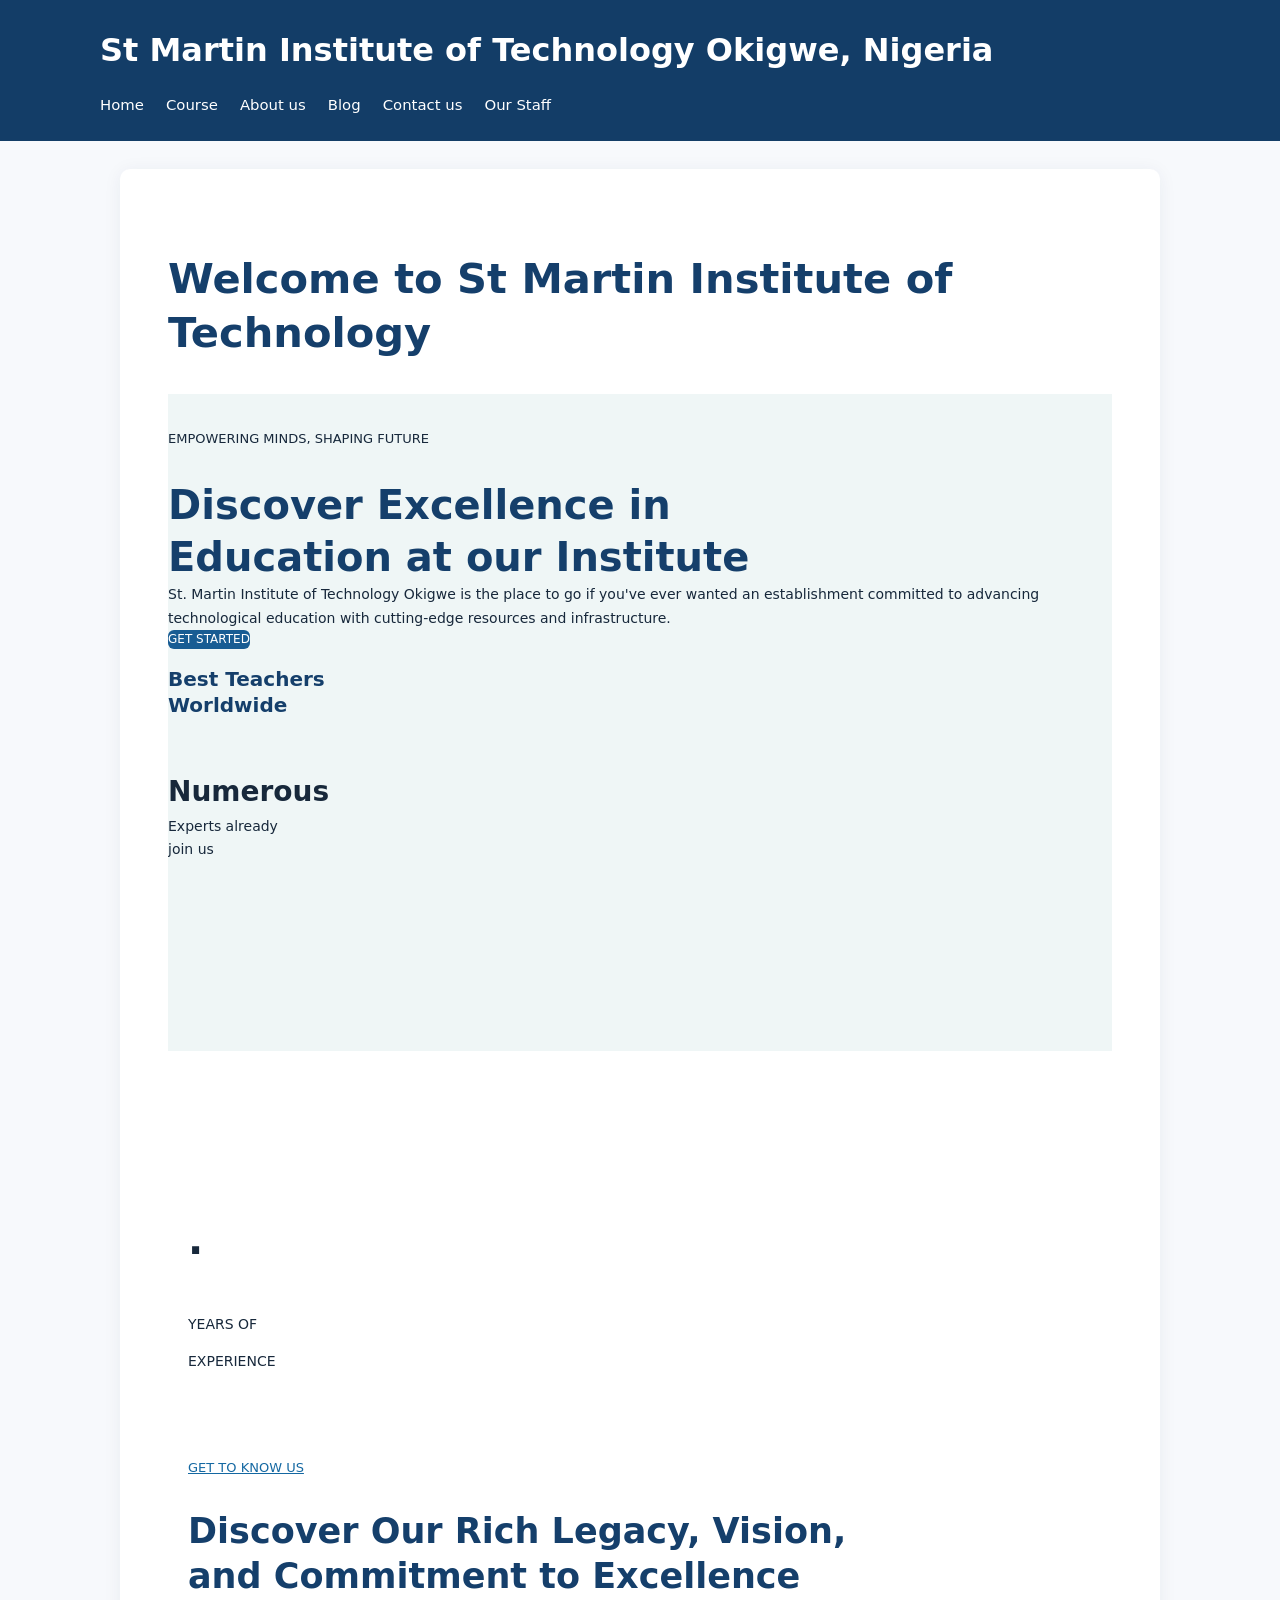
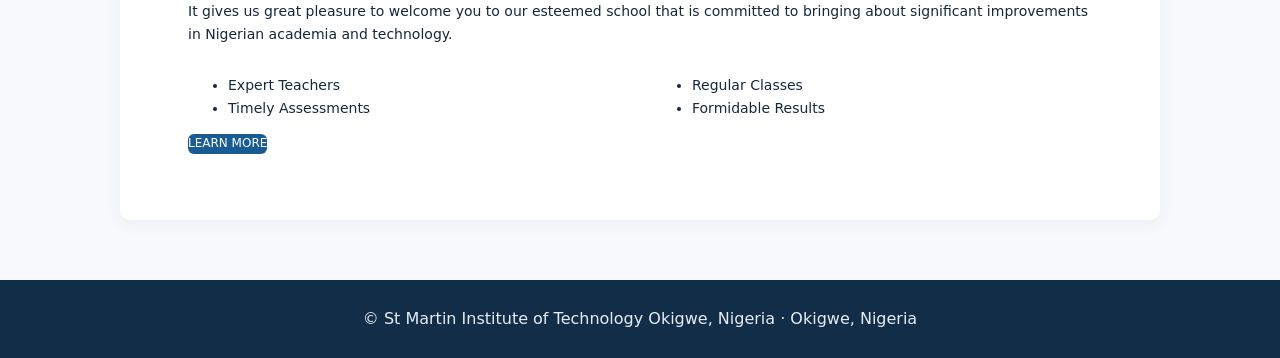
==== index.html @ 9cb0a54b "Add files via upload" ====
<!doctype html><html lang="en"><head><meta charset="utf-8"><meta name="viewport" content="width=device-width,initial-scale=1"><title>Welcome to St Martin Institute of Technology | St Martin Institute of Technology Okigwe, Nigeria</title><meta name="description" content="EMPOWERING MINDS, SHAPING FUTURE Discover Excellence in Education at our Institute St. Martin Institute of Technology Okigwe is the place to go if you&#x27;ve e"><link rel="stylesheet" href="/styles.css"></head><body><header><div class="brand"><a href="/">St Martin Institute of Technology Okigwe, Nigeria</a></div><div class="tagline"></div><nav aria-label="Main navigation"><a href="/">Home</a><a href="/course/">Course</a><a href="/about-us/">About us</a><a href="/blog/">Blog</a><a href="/contact-us/">Contact us</a><a href="/our-staff/">Our Staff</a></nav></header><main><article class="paper"><h1>Welcome to St Martin Institute of Technology</h1>
<div class="wp-block-group" style="margin-top:0px;margin-bottom:0px">
<div class="wp-block-cover alignfull is-light banner-cover" style="margin-top:0;margin-bottom:0;padding-top:0;padding-right:0;padding-bottom:0;padding-left:0;min-height:650px"><span aria-hidden="true" class="wp-block-cover__background has-background-dim-100 has-background-dim" style="background-color:#f1f7f7"></span><div class="wp-block-cover__inner-container">
<div class="wp-block-columns banner-wrap" style="margin-top:0;margin-bottom:0">
<div class="wp-block-column is-vertically-aligned-bottom banner-content-block wow zoomIn" style="flex-basis:48%">
<h6 class="wp-block-heading has-text-align-left banner-shotheading has-secondary-color has-primary-background-color has-text-color has-background has-link-color has-rubik-font-family" style="padding-top:3px;padding-right:var(--wp--preset--spacing--30);padding-bottom:0;padding-left:var(--wp--preset--spacing--30);font-size:13px;font-style:normal;font-weight:400">EMPOWERING MINDS, SHAPING FUTURE</h6>
<h2 class="wp-block-heading banner-heading has-black-color has-text-color has-link-color" style="margin-top:var(--wp--preset--spacing--20);margin-right:0;margin-bottom:0;margin-left:0;font-size:40px;font-style:normal;font-weight:700">Discover Excellence in<br/>Education at our Institute</h2>
<p class="banner-excerpt has-black-color has-text-color has-link-color" style="margin-top:0;margin-right:0;margin-bottom:0;margin-left:0;font-size:14px">St. Martin Institute of Technology Okigwe is the place to go if you've ever wanted an establishment committed to advancing technological education with cutting-edge resources and infrastructure. </p>
<div class="wp-block-buttons" style="margin-top:var(--wp--preset--spacing--30);margin-bottom:0">
<div class="wp-block-button has-custom-font-size" style="font-size:12px;font-style:normal;font-weight:500"><a class="wp-block-button__link wp-element-button" href="/course/" style="padding-top:var(--wp--preset--spacing--30);padding-right:var(--wp--preset--spacing--60);padding-bottom:var(--wp--preset--spacing--30);padding-left:var(--wp--preset--spacing--60)">GET STARTED</a></div>
</div>
<div class="wp-block-group best-teacher-box has-base-background-color has-background" style="border-radius:15px;padding-top:var(--wp--preset--spacing--50);padding-right:var(--wp--preset--spacing--60);padding-bottom:var(--wp--preset--spacing--50);padding-left:var(--wp--preset--spacing--70)">
<h2 class="wp-block-heading has-heading-color has-text-color has-link-color" style="font-size:20px;font-style:normal;font-weight:600">Best Teachers<br/>Worldwide</h2>
<div aria-hidden="true" class="wp-block-spacer" style="margin-top:0;margin-bottom:0;height:34px"></div>
<p class="teacher-count has-heading-color has-text-color has-link-color has-inter-font-family" style="margin-top:0;margin-bottom:0;font-size:28px;font-style:normal;font-weight:600">Numerous</p>
<p class="best-teacher-text has-heading-color has-text-color has-link-color" style="margin-top:var(--wp--preset--spacing--20);margin-bottom:0;font-size:14px">Experts already<br/>join us</p>
<figure class="wp-block-image size-full teacher-img"><img alt="" class="wp-image-31" src="/assets/uploads/2024/09/Subject.png"/></figure>
</div>
<div aria-hidden="true" class="wp-block-spacer" style="margin-top:0;margin-bottom:0;height:20px"></div>
</div>
<div class="wp-block-column is-vertically-aligned-bottom banner-image-wrap" style="flex-basis:52%">
<div class="wp-block-group image-box">
<div class="wp-block-group color-box-1 has-primary-background-color has-background" style="border-radius:20px"></div>
<div class="wp-block-group color-box-2 has-primary-background-color has-background" style="border-radius:20px"></div>
<div class="wp-block-group color-box-3 has-primary-background-color has-background" style="border-radius:20px"></div>
<div aria-hidden="true" class="wp-block-spacer" style="margin-top:0;margin-bottom:0;height:29px"></div>
<div class="wp-block-group banner-image">
<div class="wp-block-group banner-image-inner">
<figure class="wp-block-image size-full main-img"><img alt="" class="wp-image-27" src="/assets/uploads/2024/09/D35A1BC7-7647-4D19-9BCE-D9F6E5CD19D7.png"/></figure>
</div>
</div>
</div>
</div>
</div>
</div></div>
<main class="wp-block-group about" style="margin-top:0px;margin-bottom:0px">
<div aria-hidden="true" class="wp-block-spacer" style="height:31px"></div>
<div class="wp-block-columns are-vertically-aligned-center about-wrap">
<div class="wp-block-column is-vertically-aligned-center about-img-wrap" style="flex-basis:50%">
<div class="wp-block-group about-img-box wow slideInUp">
<figure class="wp-block-image size-full has-custom-border img-1"><img alt="" class="wp-image-30" src="/assets/uploads/2024/09/computerlab.jpg" style="border-radius:20px"/></figure>
<figure class="wp-block-image size-full has-custom-border img-2"><img alt="" class="wp-image-29" src="/assets/uploads/2024/09/classroom.jpg" style="border-radius:10px"/></figure>
<div class="wp-block-group exp-box has-border-color has-base-border-color has-primary-background-color has-background" style="border-width:1px;margin-top:0;margin-bottom:0;padding-top:var(--wp--preset--spacing--20);padding-right:var(--wp--preset--spacing--50);padding-bottom:var(--wp--preset--spacing--20);padding-left:var(--wp--preset--spacing--50)">
<div class="wp-block-group has-white-color has-text-color has-link-color">
<p class="has-inter-font-family" style="font-size:40px;font-style:normal;font-weight:700">.</p>
<div class="wp-block-group">
<p style="font-size:14px;font-style:normal;font-weight:500">YEARS OF</p>
<p style="margin-top:0;margin-bottom:0;font-size:14px;font-style:normal;font-weight:500">EXPERIENCE</p>
</div>
</div>
</div>
</div>
</div>
<div class="wp-block-column is-vertically-aligned-center about-content-wrap wow slideInDown" style="flex-basis:50%">
<div aria-hidden="true" class="wp-block-spacer about-spacer" style="margin-top:0;margin-bottom:0;height:27px"></div>
<h6 class="wp-block-heading has-text-align-left about-shotheading has-secondary-color has-primary-background-color has-text-color has-background has-link-color has-rubik-font-family" style="padding-top:3px;padding-right:var(--wp--preset--spacing--30);padding-bottom:0;padding-left:var(--wp--preset--spacing--30);font-size:13px;font-style:normal;font-weight:400"><a data-id="35" data-type="page" href="/about-us/">GET TO KNOW US</a></h6>
<h2 class="wp-block-heading has-heading-color has-text-color has-link-color" style="margin-top:var(--wp--preset--spacing--40);margin-right:0;margin-bottom:0;margin-left:0;font-size:35px;font-style:normal;font-weight:700">Discover Our Rich Legacy, Vision,<br/>and Commitment to Excellence</h2>
<p class="about-excerpt" style="margin-top:var(--wp--preset--spacing--30);font-size:14px;font-style:normal;font-weight:300">It gives us great pleasure to welcome you to our esteemed school that is committed to bringing about significant improvements in Nigerian academia and technology.</p>
<div class="wp-block-columns li-wrap">
<div class="wp-block-column box-1">
<ul class="wp-block-list has-heading-color has-text-color has-link-color" style="font-size:14px;font-style:normal;font-weight:500">
<li>Expert Teachers</li>
<li>Timely Assessments</li>
</ul>
</div>
<div class="wp-block-column box-2">
<ul class="wp-block-list has-heading-color has-text-color has-link-color" style="font-size:14px;font-style:normal;font-weight:500">
<li>Regular Classes</li>
<li>Formidable Results</li>
</ul>
</div>
</div>
<div class="wp-block-buttons" style="margin-top:var(--wp--preset--spacing--60)">
<div class="wp-block-button has-custom-font-size has-source-sans-3-font-family" style="font-size:12px;font-style:normal;font-weight:500"><a class="wp-block-button__link wp-element-button" href="/course/" style="padding-top:var(--wp--preset--spacing--20);padding-right:var(--wp--preset--spacing--50);padding-bottom:var(--wp--preset--spacing--20);padding-left:var(--wp--preset--spacing--50)">LEARN MORE</a></div>
</div>
</div>
</div>
<div aria-hidden="true" class="wp-block-spacer" style="height:18px"></div>
</main>
</div>
</article></main><footer>© St Martin Institute of Technology Okigwe, Nigeria · Okigwe, Nigeria</footer></body></html>
---- styles.css ----
*{box-sizing:border-box}body{margin:0;color:#17283b;background:#f7f9fc;font-family:system-ui,-apple-system,Segoe UI,sans-serif;line-height:1.65}header{background:#133d67;color:white;padding:24px max(20px,calc((100vw - 1080px)/2))}header a{color:white;text-decoration:none}.brand{font-weight:750;font-size:clamp(1.35rem,3vw,2rem)}.tagline{opacity:.85}nav{display:flex;flex-wrap:wrap;gap:12px 22px;padding-top:16px}nav a{font-size:.93rem}nav a:hover{text-decoration:underline}main{max-width:1080px;margin:28px auto 60px;padding:0 20px;min-height:45vh}.paper{background:white;border-radius:10px;padding:clamp(20px,4vw,48px);box-shadow:0 2px 18px #122c4910;overflow-wrap:anywhere}h1,h2,h3{color:#153f6b;line-height:1.3}h1{font-size:clamp(1.8rem,4vw,2.6rem)}img{max-width:100%;height:auto}figure{max-width:100%;margin:1rem 0}a{color:#1468a2}.wp-block-columns{display:flex;gap:24px;flex-wrap:wrap}.wp-block-column{flex:1;min-width:220px}footer{background:#112d48;color:#e7edf4;padding:26px;text-align:center}.notice{border-left:4px solid #d09b36;padding:12px;background:#fff8e9}
.wp-block-cover{position:relative;display:flex;align-items:center;justify-content:center;min-height:280px;overflow:hidden;padding:28px;background:#edf5f6}.wp-block-cover__image-background{position:absolute;inset:0;width:100%;height:100%;object-fit:cover}.wp-block-cover__background{position:absolute;inset:0;background:#142e46;opacity:.5}.wp-block-cover__inner-container{position:relative;z-index:1;width:100%}.wp-block-cover:not(.is-light){color:white}.wp-block-cover:not(.is-light) h1,.wp-block-cover:not(.is-light) h2{color:white}.wp-block-buttons{display:flex;gap:12px;flex-wrap:wrap}.wp-block-button__link{display:inline-block;padding:10px 20px;border-radius:6px;background:#185c93;color:white;text-decoration:none}.wp-block-group{max-width:100%}.alignfull{width:100%}.wp-block-media-text{display:grid;grid-template-columns:1fr 1fr;gap:24px;align-items:center}@media(max-width:700px){.wp-block-media-text{grid-template-columns:1fr}}
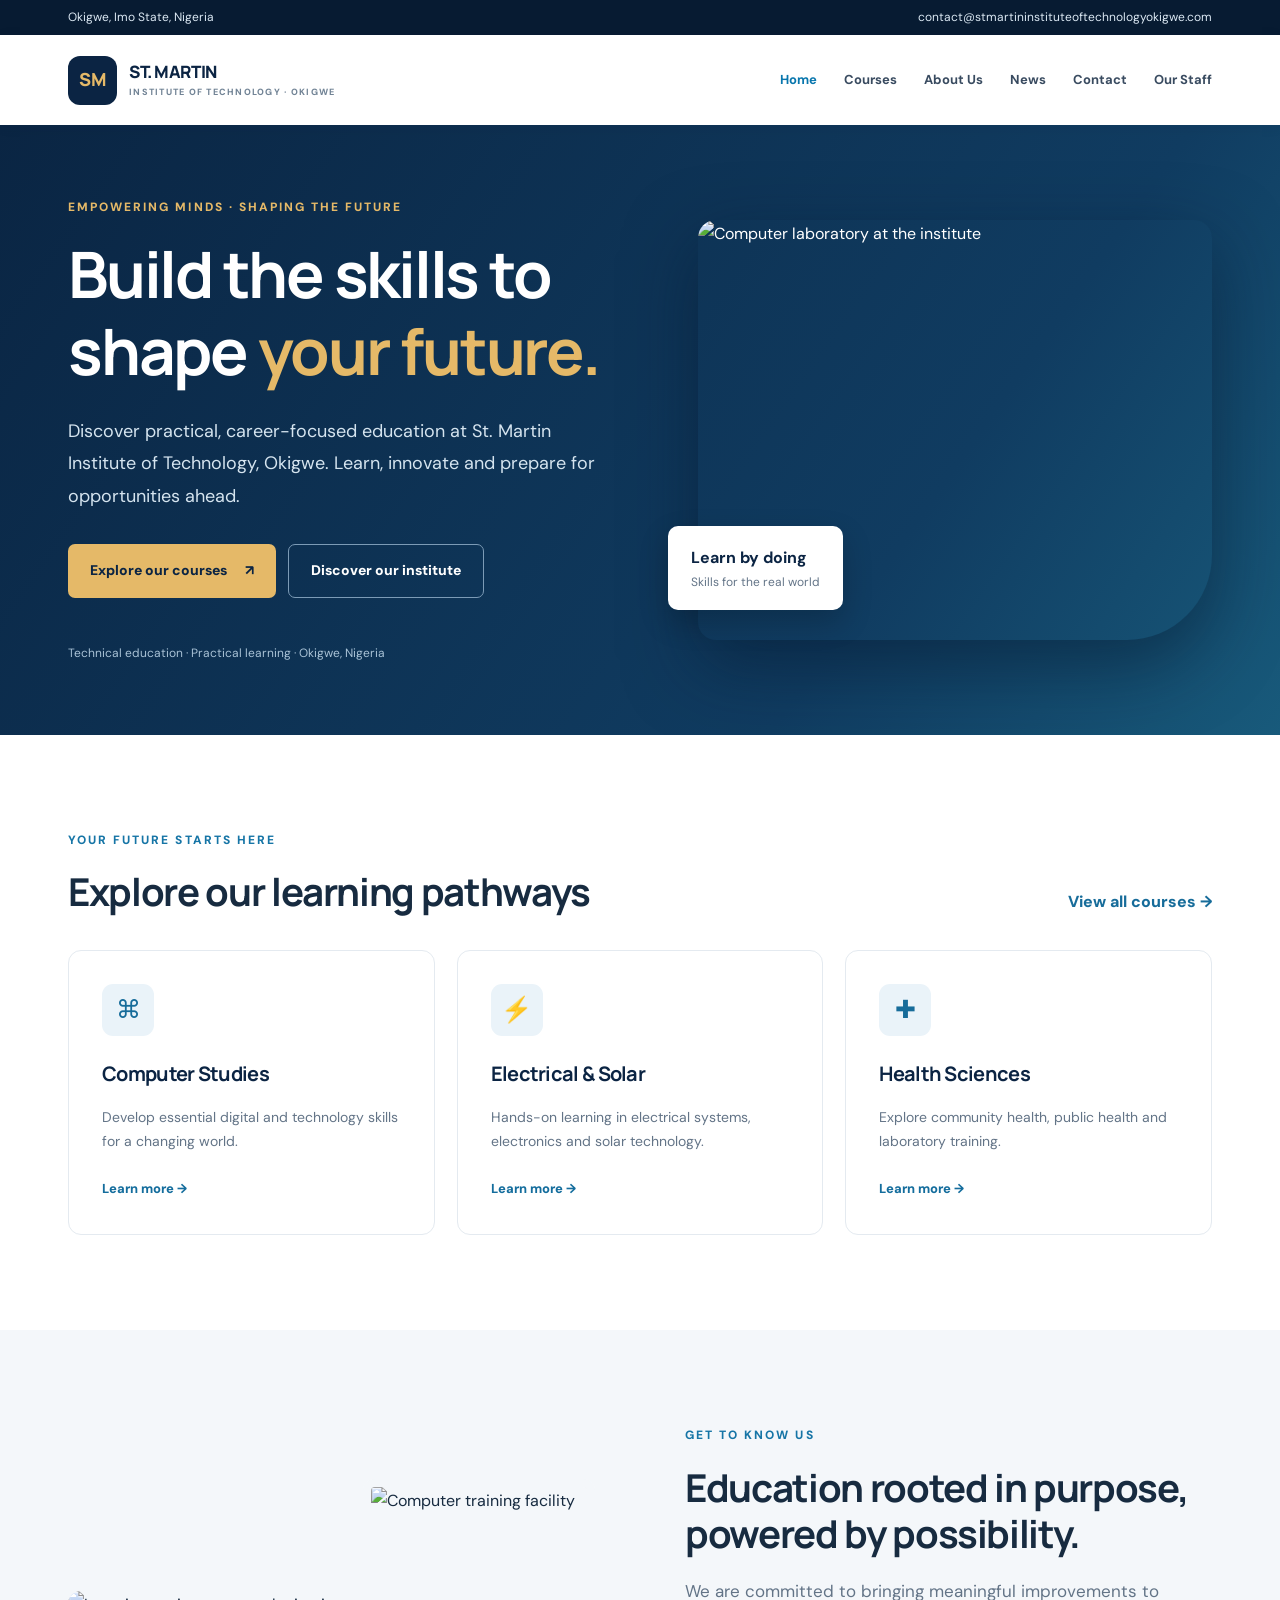
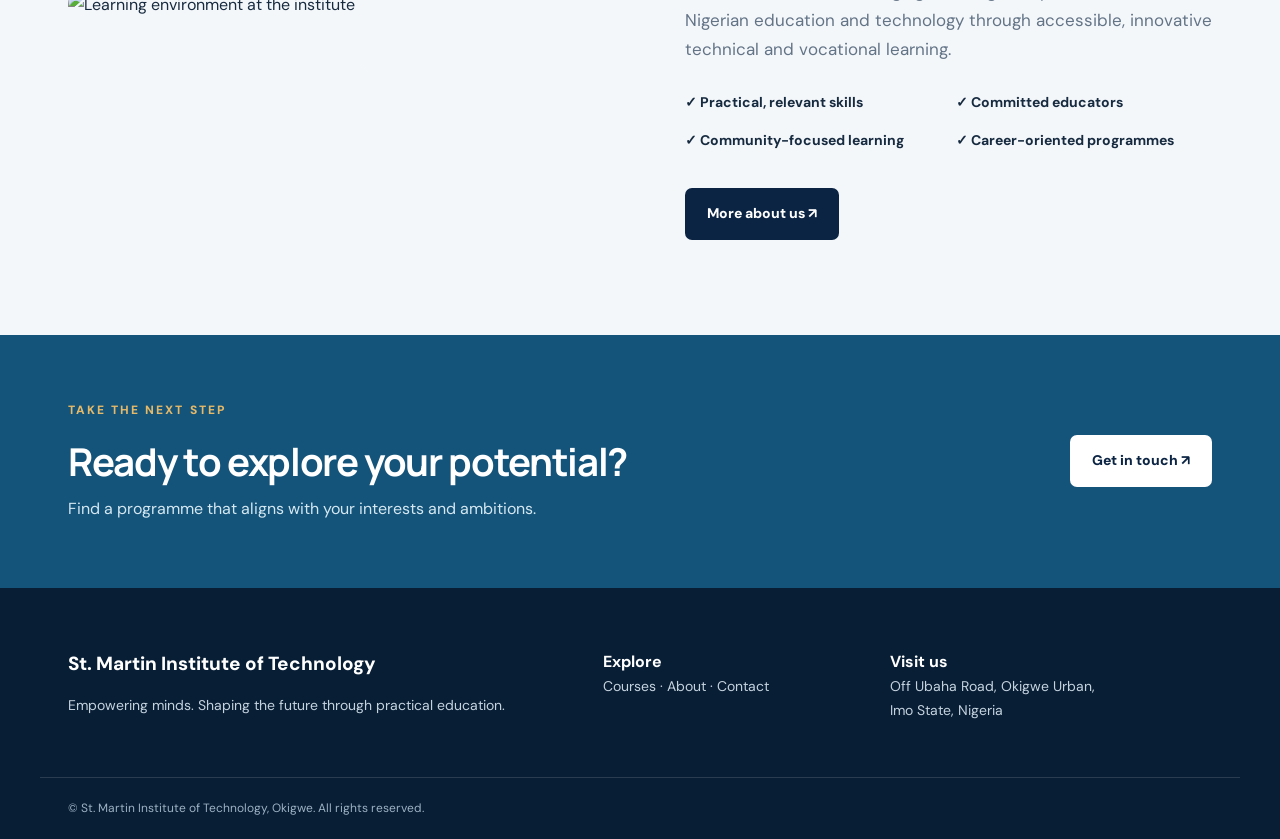
==== commit 0b536299: "Add files via upload" ====
--- a/index.html
+++ b/index.html
@@ -1,81 +1 @@
-<!doctype html><html lang="en"><head><meta charset="utf-8"><meta name="viewport" content="width=device-width,initial-scale=1"><title>Welcome to St Martin Institute of Technology | St Martin Institute of Technology Okigwe, Nigeria</title><meta name="description" content="EMPOWERING MINDS, SHAPING FUTURE Discover Excellence in Education at our Institute St. Martin Institute of Technology Okigwe is the place to go if you&#x27;ve e"><link rel="stylesheet" href="/styles.css"></head><body><header><div class="brand"><a href="/">St Martin Institute of Technology Okigwe, Nigeria</a></div><div class="tagline"></div><nav aria-label="Main navigation"><a href="/">Home</a><a href="/course/">Course</a><a href="/about-us/">About us</a><a href="/blog/">Blog</a><a href="/contact-us/">Contact us</a><a href="/our-staff/">Our Staff</a></nav></header><main><article class="paper"><h1>Welcome to St Martin Institute of Technology</h1>
-<div class="wp-block-group" style="margin-top:0px;margin-bottom:0px">
-<div class="wp-block-cover alignfull is-light banner-cover" style="margin-top:0;margin-bottom:0;padding-top:0;padding-right:0;padding-bottom:0;padding-left:0;min-height:650px"><span aria-hidden="true" class="wp-block-cover__background has-background-dim-100 has-background-dim" style="background-color:#f1f7f7"></span><div class="wp-block-cover__inner-container">
-<div class="wp-block-columns banner-wrap" style="margin-top:0;margin-bottom:0">
-<div class="wp-block-column is-vertically-aligned-bottom banner-content-block wow zoomIn" style="flex-basis:48%">
-<h6 class="wp-block-heading has-text-align-left banner-shotheading has-secondary-color has-primary-background-color has-text-color has-background has-link-color has-rubik-font-family" style="padding-top:3px;padding-right:var(--wp--preset--spacing--30);padding-bottom:0;padding-left:var(--wp--preset--spacing--30);font-size:13px;font-style:normal;font-weight:400">EMPOWERING MINDS, SHAPING FUTURE</h6>
-<h2 class="wp-block-heading banner-heading has-black-color has-text-color has-link-color" style="margin-top:var(--wp--preset--spacing--20);margin-right:0;margin-bottom:0;margin-left:0;font-size:40px;font-style:normal;font-weight:700">Discover Excellence in<br/>Education at our Institute</h2>
-<p class="banner-excerpt has-black-color has-text-color has-link-color" style="margin-top:0;margin-right:0;margin-bottom:0;margin-left:0;font-size:14px">St. Martin Institute of Technology Okigwe is the place to go if you've ever wanted an establishment committed to advancing technological education with cutting-edge resources and infrastructure. </p>
-<div class="wp-block-buttons" style="margin-top:var(--wp--preset--spacing--30);margin-bottom:0">
-<div class="wp-block-button has-custom-font-size" style="font-size:12px;font-style:normal;font-weight:500"><a class="wp-block-button__link wp-element-button" href="/course/" style="padding-top:var(--wp--preset--spacing--30);padding-right:var(--wp--preset--spacing--60);padding-bottom:var(--wp--preset--spacing--30);padding-left:var(--wp--preset--spacing--60)">GET STARTED</a></div>
-</div>
-<div class="wp-block-group best-teacher-box has-base-background-color has-background" style="border-radius:15px;padding-top:var(--wp--preset--spacing--50);padding-right:var(--wp--preset--spacing--60);padding-bottom:var(--wp--preset--spacing--50);padding-left:var(--wp--preset--spacing--70)">
-<h2 class="wp-block-heading has-heading-color has-text-color has-link-color" style="font-size:20px;font-style:normal;font-weight:600">Best Teachers<br/>Worldwide</h2>
-<div aria-hidden="true" class="wp-block-spacer" style="margin-top:0;margin-bottom:0;height:34px"></div>
-<p class="teacher-count has-heading-color has-text-color has-link-color has-inter-font-family" style="margin-top:0;margin-bottom:0;font-size:28px;font-style:normal;font-weight:600">Numerous</p>
-<p class="best-teacher-text has-heading-color has-text-color has-link-color" style="margin-top:var(--wp--preset--spacing--20);margin-bottom:0;font-size:14px">Experts already<br/>join us</p>
-<figure class="wp-block-image size-full teacher-img"><img alt="" class="wp-image-31" src="/assets/uploads/2024/09/Subject.png"/></figure>
-</div>
-<div aria-hidden="true" class="wp-block-spacer" style="margin-top:0;margin-bottom:0;height:20px"></div>
-</div>
-<div class="wp-block-column is-vertically-aligned-bottom banner-image-wrap" style="flex-basis:52%">
-<div class="wp-block-group image-box">
-<div class="wp-block-group color-box-1 has-primary-background-color has-background" style="border-radius:20px"></div>
-<div class="wp-block-group color-box-2 has-primary-background-color has-background" style="border-radius:20px"></div>
-<div class="wp-block-group color-box-3 has-primary-background-color has-background" style="border-radius:20px"></div>
-<div aria-hidden="true" class="wp-block-spacer" style="margin-top:0;margin-bottom:0;height:29px"></div>
-<div class="wp-block-group banner-image">
-<div class="wp-block-group banner-image-inner">
-<figure class="wp-block-image size-full main-img"><img alt="" class="wp-image-27" src="/assets/uploads/2024/09/D35A1BC7-7647-4D19-9BCE-D9F6E5CD19D7.png"/></figure>
-</div>
-</div>
-</div>
-</div>
-</div>
-</div></div>
-<main class="wp-block-group about" style="margin-top:0px;margin-bottom:0px">
-<div aria-hidden="true" class="wp-block-spacer" style="height:31px"></div>
-<div class="wp-block-columns are-vertically-aligned-center about-wrap">
-<div class="wp-block-column is-vertically-aligned-center about-img-wrap" style="flex-basis:50%">
-<div class="wp-block-group about-img-box wow slideInUp">
-<figure class="wp-block-image size-full has-custom-border img-1"><img alt="" class="wp-image-30" src="/assets/uploads/2024/09/computerlab.jpg" style="border-radius:20px"/></figure>
-<figure class="wp-block-image size-full has-custom-border img-2"><img alt="" class="wp-image-29" src="/assets/uploads/2024/09/classroom.jpg" style="border-radius:10px"/></figure>
-<div class="wp-block-group exp-box has-border-color has-base-border-color has-primary-background-color has-background" style="border-width:1px;margin-top:0;margin-bottom:0;padding-top:var(--wp--preset--spacing--20);padding-right:var(--wp--preset--spacing--50);padding-bottom:var(--wp--preset--spacing--20);padding-left:var(--wp--preset--spacing--50)">
-<div class="wp-block-group has-white-color has-text-color has-link-color">
-<p class="has-inter-font-family" style="font-size:40px;font-style:normal;font-weight:700">.</p>
-<div class="wp-block-group">
-<p style="font-size:14px;font-style:normal;font-weight:500">YEARS OF</p>
-<p style="margin-top:0;margin-bottom:0;font-size:14px;font-style:normal;font-weight:500">EXPERIENCE</p>
-</div>
-</div>
-</div>
-</div>
-</div>
-<div class="wp-block-column is-vertically-aligned-center about-content-wrap wow slideInDown" style="flex-basis:50%">
-<div aria-hidden="true" class="wp-block-spacer about-spacer" style="margin-top:0;margin-bottom:0;height:27px"></div>
-<h6 class="wp-block-heading has-text-align-left about-shotheading has-secondary-color has-primary-background-color has-text-color has-background has-link-color has-rubik-font-family" style="padding-top:3px;padding-right:var(--wp--preset--spacing--30);padding-bottom:0;padding-left:var(--wp--preset--spacing--30);font-size:13px;font-style:normal;font-weight:400"><a data-id="35" data-type="page" href="/about-us/">GET TO KNOW US</a></h6>
-<h2 class="wp-block-heading has-heading-color has-text-color has-link-color" style="margin-top:var(--wp--preset--spacing--40);margin-right:0;margin-bottom:0;margin-left:0;font-size:35px;font-style:normal;font-weight:700">Discover Our Rich Legacy, Vision,<br/>and Commitment to Excellence</h2>
-<p class="about-excerpt" style="margin-top:var(--wp--preset--spacing--30);font-size:14px;font-style:normal;font-weight:300">It gives us great pleasure to welcome you to our esteemed school that is committed to bringing about significant improvements in Nigerian academia and technology.</p>
-<div class="wp-block-columns li-wrap">
-<div class="wp-block-column box-1">
-<ul class="wp-block-list has-heading-color has-text-color has-link-color" style="font-size:14px;font-style:normal;font-weight:500">
-<li>Expert Teachers</li>
-<li>Timely Assessments</li>
-</ul>
-</div>
-<div class="wp-block-column box-2">
-<ul class="wp-block-list has-heading-color has-text-color has-link-color" style="font-size:14px;font-style:normal;font-weight:500">
-<li>Regular Classes</li>
-<li>Formidable Results</li>
-</ul>
-</div>
-</div>
-<div class="wp-block-buttons" style="margin-top:var(--wp--preset--spacing--60)">
-<div class="wp-block-button has-custom-font-size has-source-sans-3-font-family" style="font-size:12px;font-style:normal;font-weight:500"><a class="wp-block-button__link wp-element-button" href="/course/" style="padding-top:var(--wp--preset--spacing--20);padding-right:var(--wp--preset--spacing--50);padding-bottom:var(--wp--preset--spacing--20);padding-left:var(--wp--preset--spacing--50)">LEARN MORE</a></div>
-</div>
-</div>
-</div>
-<div aria-hidden="true" class="wp-block-spacer" style="height:18px"></div>
-</main>
-</div>
-</article></main><footer>© St Martin Institute of Technology Okigwe, Nigeria · Okigwe, Nigeria</footer></body></html>+<!doctype html><html lang="en"><head><meta charset="utf-8"><meta name="viewport" content="width=device-width,initial-scale=1"><meta name="theme-color" content="#0b2443"><meta name="description" content="St. Martin Institute of Technology Okigwe — practical, career-focused technical and vocational education in Imo State, Nigeria."><title>Home | St. Martin Institute of Technology</title><link rel="stylesheet" href="/styles.css"></head><body><a class="skip" href="#content">Skip to content</a><div class="topline"><div class="wrap topline-inner"><span>Okigwe, Imo State, Nigeria</span><a href="mailto:contact@stmartininstituteoftechnologyokigwe.com">contact@stmartininstituteoftechnologyokigwe.com</a></div></div><header class="site-header"><div class="wrap header-inner"><a class="logo" href="/" aria-label="St. Martin Institute of Technology homepage"><span class="logo-mark">SM</span><span>ST. MARTIN <small>INSTITUTE OF TECHNOLOGY · OKIGWE</small></span></a><input type="checkbox" id="menu-toggle" class="menu-toggle"><label class="menu-button" for="menu-toggle" aria-label="Toggle navigation">☰ Menu</label><nav aria-label="Main navigation"><a class="active" href="/">Home</a><a class="" href="/course/">Courses</a><a class="" href="/about-us/">About Us</a><a class="" href="/blog/">News</a><a class="" href="/contact-us/">Contact</a><a class="" href="/our-staff/">Our Staff</a></nav></div></header><main id="content"><section class="hero"><div class="wrap hero-grid"><div><div class="eyebrow light">EMPOWERING MINDS · SHAPING THE FUTURE</div><h1>Build the skills to shape <em>your future.</em></h1><p>Discover practical, career-focused education at St. Martin Institute of Technology, Okigwe. Learn, innovate and prepare for opportunities ahead.</p><div class="actions"><a class="btn primary" href="/course/">Explore our courses <span>↗</span></a><a class="btn ghost" href="/about-us/">Discover our institute</a></div><div class="hero-note">Technical education · Practical learning · Okigwe, Nigeria</div></div><div class="hero-visual"><img src="/assets/uploads/2024/09/computerlab.jpg" alt="Computer laboratory at the institute"><div class="hero-tag"><strong>Learn by doing</strong><span>Skills for the real world</span></div></div></div></section><section class="section"><div class="wrap"><div class="section-head"><div><div class="eyebrow">YOUR FUTURE STARTS HERE</div><h2>Explore our learning pathways</h2></div><a class="text-link" href="/course/">View all courses →</a></div><div class="cards"><a class="course-card" href="/course/"><span class="card-icon">⌘</span><h3>Computer Studies</h3><p>Develop essential digital and technology skills for a changing world.</p><span>Learn more →</span></a><a class="course-card" href="/course/"><span class="card-icon">⚡</span><h3>Electrical & Solar</h3><p>Hands-on learning in electrical systems, electronics and solar technology.</p><span>Learn more →</span></a><a class="course-card" href="/course/"><span class="card-icon">✚</span><h3>Health Sciences</h3><p>Explore community health, public health and laboratory training.</p><span>Learn more →</span></a></div></div></section><section class="section section-muted"><div class="wrap split"><div class="photo-stack"><img class="photo-main" src="/assets/uploads/2024/09/classroom.jpg" alt="Learning environment at the institute" loading="lazy"><img class="photo-small" src="/assets/uploads/2024/09/computerlab.jpg" alt="Computer training facility" loading="lazy"></div><div><div class="eyebrow">GET TO KNOW US</div><h2>Education rooted in purpose, powered by possibility.</h2><p>We are committed to bringing meaningful improvements to Nigerian education and technology through accessible, innovative technical and vocational learning.</p><div class="benefits"><div>✓ Practical, relevant skills</div><div>✓ Committed educators</div><div>✓ Community-focused learning</div><div>✓ Career-oriented programmes</div></div><a class="btn dark" href="/about-us/">More about us ↗</a></div></div></section><section class="cta"><div class="wrap cta-inner"><div><div class="eyebrow light">TAKE THE NEXT STEP</div><h2>Ready to explore your potential?</h2><p>Find a programme that aligns with your interests and ambitions.</p></div><a class="btn white" href="/contact-us/">Get in touch ↗</a></div></section></main><footer><div class="wrap footer-grid"><div><div class="footer-title">St. Martin Institute of Technology</div><p>Empowering minds. Shaping the future through practical education.</p></div><div><strong>Explore</strong><p><a href="/course/">Courses</a> · <a href="/about-us/">About</a> · <a href="/contact-us/">Contact</a></p></div><div><strong>Visit us</strong><p>Off Ubaha Road, Okigwe Urban,<br>Imo State, Nigeria</p></div></div><div class="wrap copyright">© St. Martin Institute of Technology, Okigwe. All rights reserved.</div></footer></body></html>
--- a/styles.css
+++ b/styles.css
@@ -1,2 +1,3 @@
-*{box-sizing:border-box}body{margin:0;color:#17283b;background:#f7f9fc;font-family:system-ui,-apple-system,Segoe UI,sans-serif;line-height:1.65}header{background:#133d67;color:white;padding:24px max(20px,calc((100vw - 1080px)/2))}header a{color:white;text-decoration:none}.brand{font-weight:750;font-size:clamp(1.35rem,3vw,2rem)}.tagline{opacity:.85}nav{display:flex;flex-wrap:wrap;gap:12px 22px;padding-top:16px}nav a{font-size:.93rem}nav a:hover{text-decoration:underline}main{max-width:1080px;margin:28px auto 60px;padding:0 20px;min-height:45vh}.paper{background:white;border-radius:10px;padding:clamp(20px,4vw,48px);box-shadow:0 2px 18px #122c4910;overflow-wrap:anywhere}h1,h2,h3{color:#153f6b;line-height:1.3}h1{font-size:clamp(1.8rem,4vw,2.6rem)}img{max-width:100%;height:auto}figure{max-width:100%;margin:1rem 0}a{color:#1468a2}.wp-block-columns{display:flex;gap:24px;flex-wrap:wrap}.wp-block-column{flex:1;min-width:220px}footer{background:#112d48;color:#e7edf4;padding:26px;text-align:center}.notice{border-left:4px solid #d09b36;padding:12px;background:#fff8e9}
-.wp-block-cover{position:relative;display:flex;align-items:center;justify-content:center;min-height:280px;overflow:hidden;padding:28px;background:#edf5f6}.wp-block-cover__image-background{position:absolute;inset:0;width:100%;height:100%;object-fit:cover}.wp-block-cover__background{position:absolute;inset:0;background:#142e46;opacity:.5}.wp-block-cover__inner-container{position:relative;z-index:1;width:100%}.wp-block-cover:not(.is-light){color:white}.wp-block-cover:not(.is-light) h1,.wp-block-cover:not(.is-light) h2{color:white}.wp-block-buttons{display:flex;gap:12px;flex-wrap:wrap}.wp-block-button__link{display:inline-block;padding:10px 20px;border-radius:6px;background:#185c93;color:white;text-decoration:none}.wp-block-group{max-width:100%}.alignfull{width:100%}.wp-block-media-text{display:grid;grid-template-columns:1fr 1fr;gap:24px;align-items:center}@media(max-width:700px){.wp-block-media-text{grid-template-columns:1fr}}+@import url('https://fonts.googleapis.com/css2?family=DM+Sans:wght@400;500;600;700&family=Manrope:wght@400;500;600;700;800&display=swap');
+:root{--navy:#0b2443;--navy2:#12395c;--blue:#176c9a;--gold:#e5b968;--ink:#172b40;--muted:#637487;--bg:#f4f7fa;--line:#e4eaf0}*{box-sizing:border-box}html{scroll-behavior:smooth}body{margin:0;color:var(--ink);background:white;font-family:'DM Sans',Arial,sans-serif;font-size:16px;line-height:1.7}h1,h2,h3,.logo{font-family:Manrope,Arial,sans-serif;line-height:1.2;letter-spacing:-.035em}h1,h2,h3{margin:0 0 20px}h1{font-size:clamp(2.6rem,5vw,4.8rem)}h2{font-size:clamp(1.8rem,3vw,2.8rem)}h3{font-size:1.25rem}p{margin:0 0 20px}a{color:inherit}img{max-width:100%}.wrap{max-width:1200px;margin:auto;padding:0 28px}.skip{position:absolute;left:-9999px}.skip:focus{left:12px;top:12px;z-index:20;background:white;padding:12px}.topline{background:#071b32;color:#dbe8f3;font-size:12px}.topline-inner{min-height:35px;display:flex;align-items:center;justify-content:space-between;gap:16px}.topline a{text-decoration:none}.site-header{background:white;position:relative;z-index:5;box-shadow:0 2px 12px #0a223612}.header-inner{display:flex;align-items:center;justify-content:space-between;min-height:90px;gap:20px}.logo{display:flex;align-items:center;gap:12px;text-decoration:none;font-weight:800;color:var(--navy);font-size:17px;letter-spacing:-.025em}.logo small{display:block;font-family:'DM Sans',sans-serif;font-size:9px;letter-spacing:.14em;color:#718395;margin-top:4px}.logo-mark{display:grid;place-items:center;width:49px;height:49px;border-radius:12px;background:var(--navy);color:var(--gold);font-size:18px}.site-header nav{display:flex;align-items:center;gap:27px}.site-header nav a{text-decoration:none;color:#394b60;font-size:13px;font-weight:700;white-space:nowrap}.site-header nav a:hover,.site-header nav a.active{color:#0876ad}.menu-toggle,.menu-button{display:none}.hero{background:linear-gradient(125deg,#0a2543 0%,#103c61 70%,#185a7b 100%);color:white;overflow:hidden}.hero-grid{display:grid;grid-template-columns:1.1fr 1fr;align-items:center;gap:65px;min-height:610px;padding-top:65px;padding-bottom:65px}.eyebrow{font-size:12px;letter-spacing:.17em;font-weight:800;color:#1675a6;margin-bottom:19px}.eyebrow.light{color:var(--gold)}.hero h1{max-width:650px;margin-bottom:25px}.hero h1 em{font-style:normal;color:var(--gold)}.hero p{max-width:530px;font-size:18px;color:#d5e4ef;line-height:1.8}.actions{display:flex;gap:12px;flex-wrap:wrap;margin:32px 0}.btn{display:inline-flex;align-items:center;justify-content:center;gap:18px;padding:14px 22px;border-radius:7px;text-decoration:none;font-size:14px;font-weight:800;transition:transform .2s}.btn:hover{transform:translateY(-2px)}.btn.primary{background:var(--gold);color:var(--navy)}.btn.ghost{border:1px solid #7c9bb6;color:white}.btn.dark{background:var(--navy);color:white}.btn.white{background:white;color:var(--navy)}.hero-note{font-size:12px;color:#a9c2d6;margin-top:45px}.hero-visual{position:relative}.hero-visual>img{display:block;width:100%;height:420px;object-fit:cover;border-radius:18px 18px 85px 18px;box-shadow:0 25px 70px #06182d80}.hero-tag{position:absolute;left:-30px;bottom:30px;background:white;color:var(--navy);padding:18px 23px;border-radius:10px;box-shadow:0 12px 30px #0003}.hero-tag strong,.hero-tag span{display:block}.hero-tag span{font-size:12px;color:var(--muted)}.section{padding:95px 0}.section-muted{background:var(--bg)}.section-head{display:flex;justify-content:space-between;align-items:end;gap:25px;margin-bottom:35px}.section-head h2{margin:0}.text-link{font-weight:800;text-decoration:none;color:#176c9a;white-space:nowrap}.cards,.contact-grid{display:grid;grid-template-columns:repeat(3,1fr);gap:22px}.course-card{border:1px solid var(--line);border-radius:13px;padding:33px;text-decoration:none;transition:box-shadow .2s,transform .2s;background:white}.course-card:hover{transform:translateY(-4px);box-shadow:0 18px 40px #122f4b16}.card-icon{display:grid;place-items:center;width:52px;height:52px;background:#eaf3f9;color:#176c9a;font-size:25px;border-radius:11px;margin-bottom:26px}.course-card h3{color:var(--navy)}.course-card p{color:var(--muted);font-size:14px}.course-card>span:last-child{color:#146d9d;font-size:13px;font-weight:800}.split{display:grid;grid-template-columns:1fr 1fr;gap:90px;align-items:center}.split p{color:var(--muted);font-size:17px}.photo-stack{position:relative;padding:0 55px 55px 0}.photo-main{width:100%;height:420px;object-fit:cover;border-radius:13px}.photo-small{position:absolute;right:0;bottom:0;width:44%;height:195px;object-fit:cover;border:8px solid var(--bg);border-radius:12px}.benefits{display:grid;grid-template-columns:1fr 1fr;gap:14px;font-size:14px;font-weight:700;margin:28px 0 35px}.cta{background:#14547a;color:white;padding:65px 0}.cta-inner{display:flex;justify-content:space-between;align-items:center;gap:35px}.cta h2{margin-bottom:10px}.cta p{color:#d5e8f1;margin:0}.page-banner{background:linear-gradient(120deg,#0b2443,#175779);padding:82px 0;color:white}.page-banner h1{font-size:clamp(2.4rem,4vw,3.8rem);margin-bottom:12px}.page-banner p{font-size:17px;color:#d6e6f0;margin:0}.program-grid{display:grid;grid-template-columns:repeat(3,1fr);gap:20px;margin-top:35px}.program{background:white;border:1px solid var(--line);padding:28px;border-radius:12px}.program-number{color:#1d7ca8;font-weight:800;font-size:13px}.program h2{font-size:19px;margin:15px 0}.program p{font-size:14px;color:var(--muted);margin:0}.application{background:#f0f5f8;border-radius:15px;padding:36px;margin-top:55px;max-width:900px}.application p{color:#53697c}.about-layout{display:grid;grid-template-columns:minmax(0,1.7fr) minmax(260px,.8fr);gap:65px}.prose{max-width:760px}.prose p,.prose li{color:#516578}.prose h2{font-size:27px;margin-top:36px}.prose li{margin-bottom:9px}.aside-photo img{border-radius:12px;width:100%;height:350px;object-fit:cover}.aside-note{margin-top:20px;background:#eaf3f9;padding:25px;border-radius:12px;color:var(--navy);font-weight:800}.aside-note small{color:var(--muted);font-weight:500}.contact-card{border:1px solid var(--line);border-radius:12px;padding:30px;overflow-wrap:anywhere}.contact-card h2{font-size:24px}.contact-card a{color:#176c9a}.muted{font-size:13px;color:var(--muted)}.staff-intro{max-width:650px;margin-bottom:35px}.staff-intro p{color:var(--muted)}.staff-grid{display:grid;grid-template-columns:repeat(3,1fr);gap:20px}.staff-card{padding:30px;background:var(--bg);border-radius:12px}.avatar{width:58px;height:58px;background:#dcecf5;border-radius:50%;display:grid;place-items:center;font-weight:800;color:#14547a;margin-bottom:22px}.staff-card h2{font-size:20px;margin-bottom:7px}.staff-card p{color:var(--muted);font-size:14px;margin:0}.empty-state{text-align:center;max-width:700px;padding-top:25px;padding-bottom:25px}.empty-state p{color:var(--muted)}footer{background:#081e35;color:#c5d3df;padding:60px 0 20px}.footer-grid{display:grid;grid-template-columns:2fr 1fr 1.3fr;gap:40px}.footer-title{font-weight:800;font-size:19px;color:white;margin-bottom:14px}.footer-grid p{font-size:14px}.footer-grid strong{color:white}.footer-grid a{text-decoration:none}.copyright{border-top:1px solid #ffffff22;margin-top:35px;padding-top:20px;font-size:12px;color:#9cb1c2}
+@media(max-width:1000px){.header-inner{flex-wrap:wrap}.site-header nav{gap:15px}.hero-grid{gap:30px}.split{gap:40px}.program-grid{grid-template-columns:repeat(2,1fr)}}@media(max-width:760px){.wrap{padding:0 20px}.topline-inner{font-size:10px}.topline a{display:none}.header-inner{min-height:75px}.logo{font-size:14px}.logo small{font-size:8px}.menu-button{display:block;cursor:pointer;font-size:14px;font-weight:800}.site-header nav{display:none;width:100%;padding:0 0 20px;flex-direction:column;align-items:stretch;gap:0}.site-header nav a{padding:12px 5px;border-top:1px solid var(--line)}.menu-toggle:checked~nav{display:flex}.hero-grid,.split,.about-layout{grid-template-columns:1fr}.hero-grid{padding-top:65px;padding-bottom:70px}.hero-visual>img{height:320px}.hero-tag{left:12px}.hero-note{margin-top:25px}.section{padding:65px 0}.cards,.contact-grid,.staff-grid,.program-grid{grid-template-columns:1fr}.section-head,.cta-inner{align-items:start;flex-direction:column}.photo-stack{max-width:550px}.footer-grid{grid-template-columns:1fr;gap:12px}.page-banner{padding:65px 0}.benefits{grid-template-columns:1fr}.application{padding:25px}.hero h1{font-size:clamp(2.5rem,9vw,4rem)}}@media(prefers-reduced-motion:reduce){html{scroll-behavior:auto}.btn,.course-card{transition:none}}
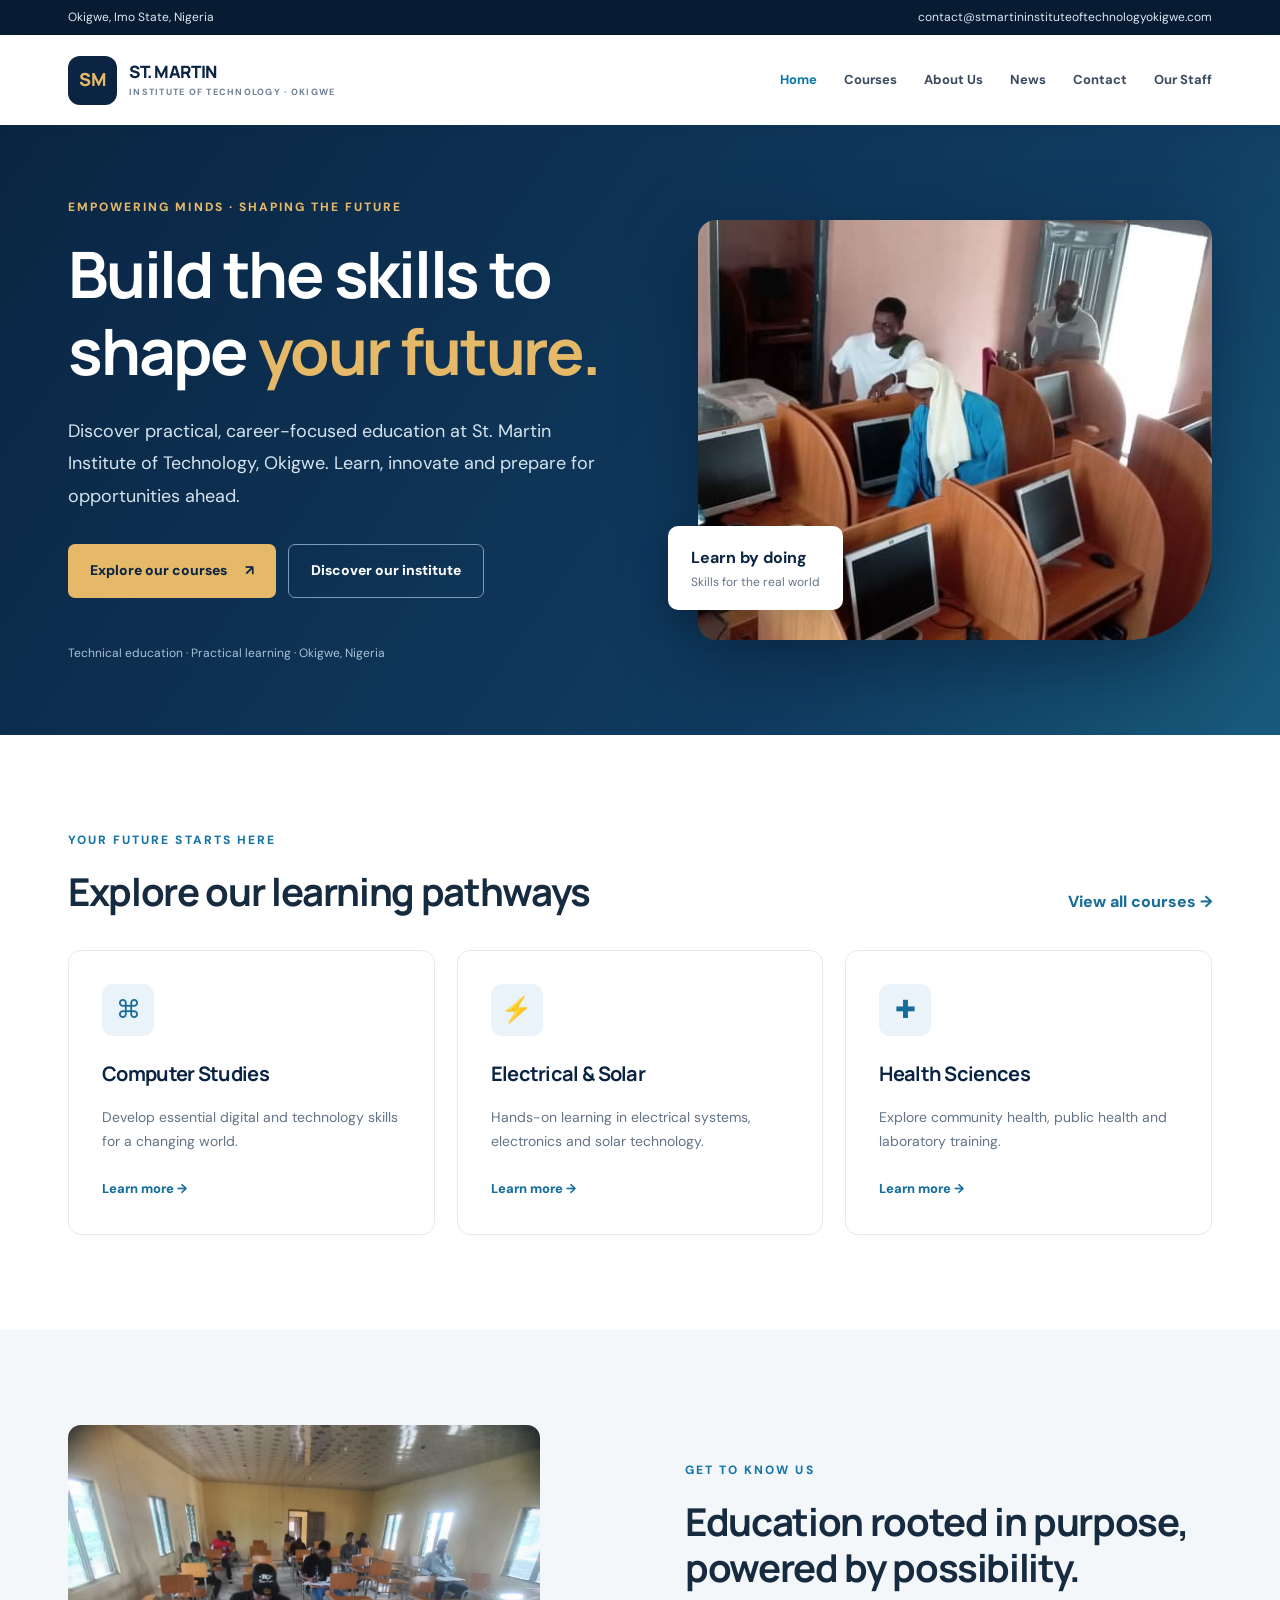
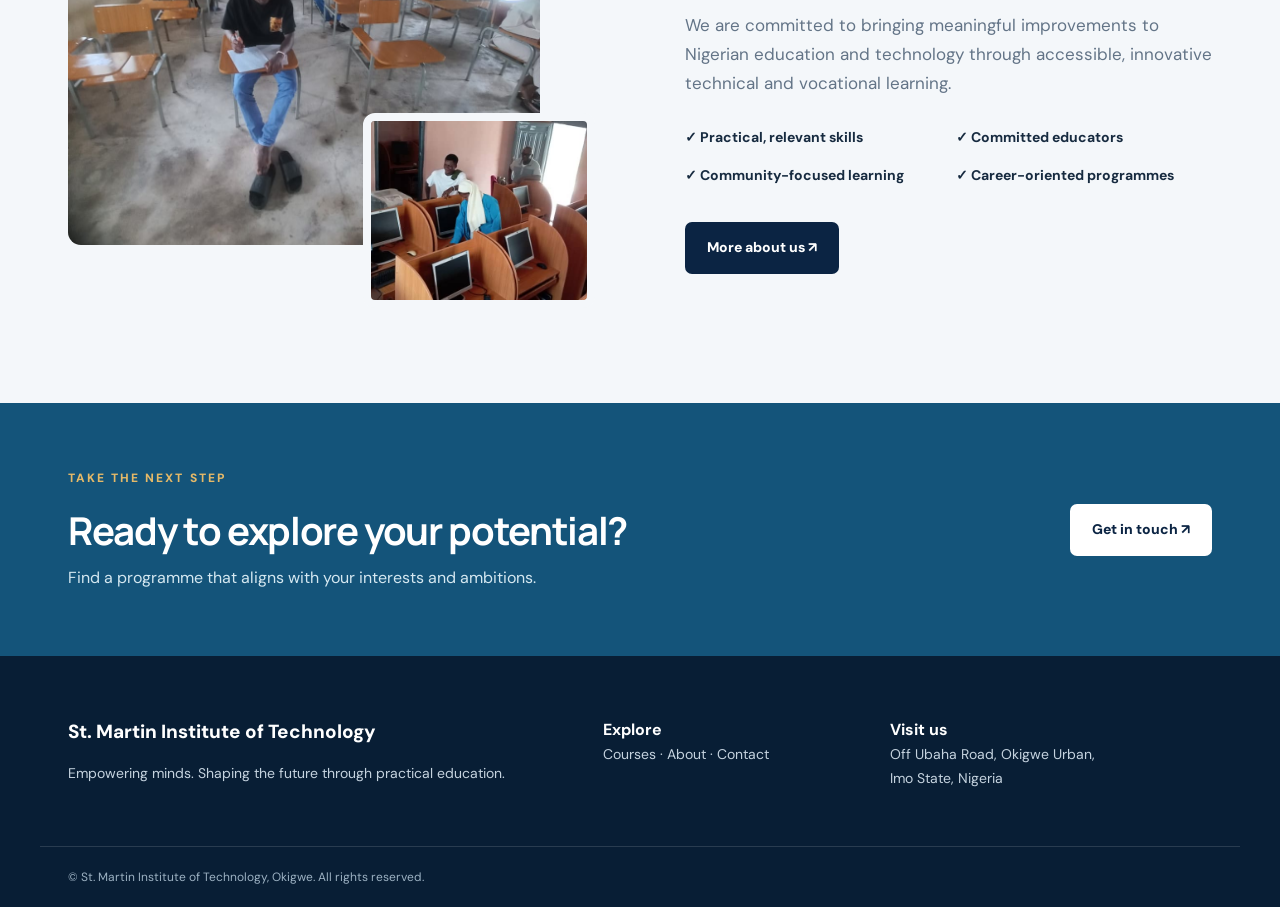
==== commit c7d39a00: "Complete school website upload" ====
--- a/index.html
+++ b/index.html
@@ -1 +1,3 @@
-<!doctype html><html lang="en"><head><meta charset="utf-8"><meta name="viewport" content="width=device-width,initial-scale=1"><meta name="theme-color" content="#0b2443"><meta name="description" content="St. Martin Institute of Technology Okigwe — practical, career-focused technical and vocational education in Imo State, Nigeria."><title>Home | St. Martin Institute of Technology</title><link rel="stylesheet" href="/styles.css"></head><body><a class="skip" href="#content">Skip to content</a><div class="topline"><div class="wrap topline-inner"><span>Okigwe, Imo State, Nigeria</span><a href="mailto:contact@stmartininstituteoftechnologyokigwe.com">contact@stmartininstituteoftechnologyokigwe.com</a></div></div><header class="site-header"><div class="wrap header-inner"><a class="logo" href="/" aria-label="St. Martin Institute of Technology homepage"><span class="logo-mark">SM</span><span>ST. MARTIN <small>INSTITUTE OF TECHNOLOGY · OKIGWE</small></span></a><input type="checkbox" id="menu-toggle" class="menu-toggle"><label class="menu-button" for="menu-toggle" aria-label="Toggle navigation">☰ Menu</label><nav aria-label="Main navigation"><a class="active" href="/">Home</a><a class="" href="/course/">Courses</a><a class="" href="/about-us/">About Us</a><a class="" href="/blog/">News</a><a class="" href="/contact-us/">Contact</a><a class="" href="/our-staff/">Our Staff</a></nav></div></header><main id="content"><section class="hero"><div class="wrap hero-grid"><div><div class="eyebrow light">EMPOWERING MINDS · SHAPING THE FUTURE</div><h1>Build the skills to shape <em>your future.</em></h1><p>Discover practical, career-focused education at St. Martin Institute of Technology, Okigwe. Learn, innovate and prepare for opportunities ahead.</p><div class="actions"><a class="btn primary" href="/course/">Explore our courses <span>↗</span></a><a class="btn ghost" href="/about-us/">Discover our institute</a></div><div class="hero-note">Technical education · Practical learning · Okigwe, Nigeria</div></div><div class="hero-visual"><img src="/assets/uploads/2024/09/computerlab.jpg" alt="Computer laboratory at the institute"><div class="hero-tag"><strong>Learn by doing</strong><span>Skills for the real world</span></div></div></div></section><section class="section"><div class="wrap"><div class="section-head"><div><div class="eyebrow">YOUR FUTURE STARTS HERE</div><h2>Explore our learning pathways</h2></div><a class="text-link" href="/course/">View all courses →</a></div><div class="cards"><a class="course-card" href="/course/"><span class="card-icon">⌘</span><h3>Computer Studies</h3><p>Develop essential digital and technology skills for a changing world.</p><span>Learn more →</span></a><a class="course-card" href="/course/"><span class="card-icon">⚡</span><h3>Electrical & Solar</h3><p>Hands-on learning in electrical systems, electronics and solar technology.</p><span>Learn more →</span></a><a class="course-card" href="/course/"><span class="card-icon">✚</span><h3>Health Sciences</h3><p>Explore community health, public health and laboratory training.</p><span>Learn more →</span></a></div></div></section><section class="section section-muted"><div class="wrap split"><div class="photo-stack"><img class="photo-main" src="/assets/uploads/2024/09/classroom.jpg" alt="Learning environment at the institute" loading="lazy"><img class="photo-small" src="/assets/uploads/2024/09/computerlab.jpg" alt="Computer training facility" loading="lazy"></div><div><div class="eyebrow">GET TO KNOW US</div><h2>Education rooted in purpose, powered by possibility.</h2><p>We are committed to bringing meaningful improvements to Nigerian education and technology through accessible, innovative technical and vocational learning.</p><div class="benefits"><div>✓ Practical, relevant skills</div><div>✓ Committed educators</div><div>✓ Community-focused learning</div><div>✓ Career-oriented programmes</div></div><a class="btn dark" href="/about-us/">More about us ↗</a></div></div></section><section class="cta"><div class="wrap cta-inner"><div><div class="eyebrow light">TAKE THE NEXT STEP</div><h2>Ready to explore your potential?</h2><p>Find a programme that aligns with your interests and ambitions.</p></div><a class="btn white" href="/contact-us/">Get in touch ↗</a></div></section></main><footer><div class="wrap footer-grid"><div><div class="footer-title">St. Martin Institute of Technology</div><p>Empowering minds. Shaping the future through practical education.</p></div><div><strong>Explore</strong><p><a href="/course/">Courses</a> · <a href="/about-us/">About</a> · <a href="/contact-us/">Contact</a></p></div><div><strong>Visit us</strong><p>Off Ubaha Road, Okigwe Urban,<br>Imo State, Nigeria</p></div></div><div class="wrap copyright">© St. Martin Institute of Technology, Okigwe. All rights reserved.</div></footer></body></html>+<!doctype html><html lang="en"><head><meta charset="utf-8"><meta name="viewport" content="width=device-width,initial-scale=1"><meta name="theme-color" content="#0b2443"><meta name="description" content="St. Martin Institute of Technology Okigwe — practical, career-focused technical and vocational education in Imo State, Nigeria."><title>Home | St. Martin Institute of Technology</title><style>@import url('https://fonts.googleapis.com/css2?family=DM+Sans:wght@400;500;600;700&family=Manrope:wght@400;500;600;700;800&display=swap');
+:root{--navy:#0b2443;--navy2:#12395c;--blue:#176c9a;--gold:#e5b968;--ink:#172b40;--muted:#637487;--bg:#f4f7fa;--line:#e4eaf0}*{box-sizing:border-box}html{scroll-behavior:smooth}body{margin:0;color:var(--ink);background:white;font-family:'DM Sans',Arial,sans-serif;font-size:16px;line-height:1.7}h1,h2,h3,.logo{font-family:Manrope,Arial,sans-serif;line-height:1.2;letter-spacing:-.035em}h1,h2,h3{margin:0 0 20px}h1{font-size:clamp(2.6rem,5vw,4.8rem)}h2{font-size:clamp(1.8rem,3vw,2.8rem)}h3{font-size:1.25rem}p{margin:0 0 20px}a{color:inherit}img{max-width:100%}.wrap{max-width:1200px;margin:auto;padding:0 28px}.skip{position:absolute;left:-9999px}.skip:focus{left:12px;top:12px;z-index:20;background:white;padding:12px}.topline{background:#071b32;color:#dbe8f3;font-size:12px}.topline-inner{min-height:35px;display:flex;align-items:center;justify-content:space-between;gap:16px}.topline a{text-decoration:none}.site-header{background:white;position:relative;z-index:5;box-shadow:0 2px 12px #0a223612}.header-inner{display:flex;align-items:center;justify-content:space-between;min-height:90px;gap:20px}.logo{display:flex;align-items:center;gap:12px;text-decoration:none;font-weight:800;color:var(--navy);font-size:17px;letter-spacing:-.025em}.logo small{display:block;font-family:'DM Sans',sans-serif;font-size:9px;letter-spacing:.14em;color:#718395;margin-top:4px}.logo-mark{display:grid;place-items:center;width:49px;height:49px;border-radius:12px;background:var(--navy);color:var(--gold);font-size:18px}.site-header nav{display:flex;align-items:center;gap:27px}.site-header nav a{text-decoration:none;color:#394b60;font-size:13px;font-weight:700;white-space:nowrap}.site-header nav a:hover,.site-header nav a.active{color:#0876ad}.menu-toggle,.menu-button{display:none}.hero{background:linear-gradient(125deg,#0a2543 0%,#103c61 70%,#185a7b 100%);color:white;overflow:hidden}.hero-grid{display:grid;grid-template-columns:1.1fr 1fr;align-items:center;gap:65px;min-height:610px;padding-top:65px;padding-bottom:65px}.eyebrow{font-size:12px;letter-spacing:.17em;font-weight:800;color:#1675a6;margin-bottom:19px}.eyebrow.light{color:var(--gold)}.hero h1{max-width:650px;margin-bottom:25px}.hero h1 em{font-style:normal;color:var(--gold)}.hero p{max-width:530px;font-size:18px;color:#d5e4ef;line-height:1.8}.actions{display:flex;gap:12px;flex-wrap:wrap;margin:32px 0}.btn{display:inline-flex;align-items:center;justify-content:center;gap:18px;padding:14px 22px;border-radius:7px;text-decoration:none;font-size:14px;font-weight:800;transition:transform .2s}.btn:hover{transform:translateY(-2px)}.btn.primary{background:var(--gold);color:var(--navy)}.btn.ghost{border:1px solid #7c9bb6;color:white}.btn.dark{background:var(--navy);color:white}.btn.white{background:white;color:var(--navy)}.hero-note{font-size:12px;color:#a9c2d6;margin-top:45px}.hero-visual{position:relative}.hero-visual>img{display:block;width:100%;height:420px;object-fit:cover;border-radius:18px 18px 85px 18px;box-shadow:0 25px 70px #06182d80}.hero-tag{position:absolute;left:-30px;bottom:30px;background:white;color:var(--navy);padding:18px 23px;border-radius:10px;box-shadow:0 12px 30px #0003}.hero-tag strong,.hero-tag span{display:block}.hero-tag span{font-size:12px;color:var(--muted)}.section{padding:95px 0}.section-muted{background:var(--bg)}.section-head{display:flex;justify-content:space-between;align-items:end;gap:25px;margin-bottom:35px}.section-head h2{margin:0}.text-link{font-weight:800;text-decoration:none;color:#176c9a;white-space:nowrap}.cards,.contact-grid{display:grid;grid-template-columns:repeat(3,1fr);gap:22px}.course-card{border:1px solid var(--line);border-radius:13px;padding:33px;text-decoration:none;transition:box-shadow .2s,transform .2s;background:white}.course-card:hover{transform:translateY(-4px);box-shadow:0 18px 40px #122f4b16}.card-icon{display:grid;place-items:center;width:52px;height:52px;background:#eaf3f9;color:#176c9a;font-size:25px;border-radius:11px;margin-bottom:26px}.course-card h3{color:var(--navy)}.course-card p{color:var(--muted);font-size:14px}.course-card>span:last-child{color:#146d9d;font-size:13px;font-weight:800}.split{display:grid;grid-template-columns:1fr 1fr;gap:90px;align-items:center}.split p{color:var(--muted);font-size:17px}.photo-stack{position:relative;padding:0 55px 55px 0}.photo-main{width:100%;height:420px;object-fit:cover;border-radius:13px}.photo-small{position:absolute;right:0;bottom:0;width:44%;height:195px;object-fit:cover;border:8px solid var(--bg);border-radius:12px}.benefits{display:grid;grid-template-columns:1fr 1fr;gap:14px;font-size:14px;font-weight:700;margin:28px 0 35px}.cta{background:#14547a;color:white;padding:65px 0}.cta-inner{display:flex;justify-content:space-between;align-items:center;gap:35px}.cta h2{margin-bottom:10px}.cta p{color:#d5e8f1;margin:0}.page-banner{background:linear-gradient(120deg,#0b2443,#175779);padding:82px 0;color:white}.page-banner h1{font-size:clamp(2.4rem,4vw,3.8rem);margin-bottom:12px}.page-banner p{font-size:17px;color:#d6e6f0;margin:0}.program-grid{display:grid;grid-template-columns:repeat(3,1fr);gap:20px;margin-top:35px}.program{background:white;border:1px solid var(--line);padding:28px;border-radius:12px}.program-number{color:#1d7ca8;font-weight:800;font-size:13px}.program h2{font-size:19px;margin:15px 0}.program p{font-size:14px;color:var(--muted);margin:0}.application{background:#f0f5f8;border-radius:15px;padding:36px;margin-top:55px;max-width:900px}.application p{color:#53697c}.about-layout{display:grid;grid-template-columns:minmax(0,1.7fr) minmax(260px,.8fr);gap:65px}.prose{max-width:760px}.prose p,.prose li{color:#516578}.prose h2{font-size:27px;margin-top:36px}.prose li{margin-bottom:9px}.aside-photo img{border-radius:12px;width:100%;height:350px;object-fit:cover}.aside-note{margin-top:20px;background:#eaf3f9;padding:25px;border-radius:12px;color:var(--navy);font-weight:800}.aside-note small{color:var(--muted);font-weight:500}.contact-card{border:1px solid var(--line);border-radius:12px;padding:30px;overflow-wrap:anywhere}.contact-card h2{font-size:24px}.contact-card a{color:#176c9a}.muted{font-size:13px;color:var(--muted)}.staff-intro{max-width:650px;margin-bottom:35px}.staff-intro p{color:var(--muted)}.staff-grid{display:grid;grid-template-columns:repeat(3,1fr);gap:20px}.staff-card{padding:30px;background:var(--bg);border-radius:12px}.avatar{width:58px;height:58px;background:#dcecf5;border-radius:50%;display:grid;place-items:center;font-weight:800;color:#14547a;margin-bottom:22px}.staff-card h2{font-size:20px;margin-bottom:7px}.staff-card p{color:var(--muted);font-size:14px;margin:0}.empty-state{text-align:center;max-width:700px;padding-top:25px;padding-bottom:25px}.empty-state p{color:var(--muted)}footer{background:#081e35;color:#c5d3df;padding:60px 0 20px}.footer-grid{display:grid;grid-template-columns:2fr 1fr 1.3fr;gap:40px}.footer-title{font-weight:800;font-size:19px;color:white;margin-bottom:14px}.footer-grid p{font-size:14px}.footer-grid strong{color:white}.footer-grid a{text-decoration:none}.copyright{border-top:1px solid #ffffff22;margin-top:35px;padding-top:20px;font-size:12px;color:#9cb1c2}
+@media(max-width:1000px){.header-inner{flex-wrap:wrap}.site-header nav{gap:15px}.hero-grid{gap:30px}.split{gap:40px}.program-grid{grid-template-columns:repeat(2,1fr)}}@media(max-width:760px){.wrap{padding:0 20px}.topline-inner{font-size:10px}.topline a{display:none}.header-inner{min-height:75px}.logo{font-size:14px}.logo small{font-size:8px}.menu-button{display:block;cursor:pointer;font-size:14px;font-weight:800}.site-header nav{display:none;width:100%;padding:0 0 20px;flex-direction:column;align-items:stretch;gap:0}.site-header nav a{padding:12px 5px;border-top:1px solid var(--line)}.menu-toggle:checked~nav{display:flex}.hero-grid,.split,.about-layout{grid-template-columns:1fr}.hero-grid{padding-top:65px;padding-bottom:70px}.hero-visual>img{height:320px}.hero-tag{left:12px}.hero-note{margin-top:25px}.section{padding:65px 0}.cards,.contact-grid,.staff-grid,.program-grid{grid-template-columns:1fr}.section-head,.cta-inner{align-items:start;flex-direction:column}.photo-stack{max-width:550px}.footer-grid{grid-template-columns:1fr;gap:12px}.page-banner{padding:65px 0}.benefits{grid-template-columns:1fr}.application{padding:25px}.hero h1{font-size:clamp(2.5rem,9vw,4rem)}}@media(prefers-reduced-motion:reduce){html{scroll-behavior:auto}.btn,.course-card{transition:none}}</style><link rel="stylesheet" href="/styles.css"></head><body><a class="skip" href="#content">Skip to content</a><div class="topline"><div class="wrap topline-inner"><span>Okigwe, Imo State, Nigeria</span><a href="mailto:contact@stmartininstituteoftechnologyokigwe.com">contact@stmartininstituteoftechnologyokigwe.com</a></div></div><header class="site-header"><div class="wrap header-inner"><a class="logo" href="/" aria-label="St. Martin Institute of Technology homepage"><span class="logo-mark">SM</span><span>ST. MARTIN <small>INSTITUTE OF TECHNOLOGY · OKIGWE</small></span></a><input type="checkbox" id="menu-toggle" class="menu-toggle"><label class="menu-button" for="menu-toggle" aria-label="Toggle navigation">☰ Menu</label><nav aria-label="Main navigation"><a class="active" href="/">Home</a><a class="" href="/course/">Courses</a><a class="" href="/about-us/">About Us</a><a class="" href="/blog/">News</a><a class="" href="/contact-us/">Contact</a><a class="" href="/our-staff/">Our Staff</a></nav></div></header><main id="content"><section class="hero"><div class="wrap hero-grid"><div><div class="eyebrow light">EMPOWERING MINDS · SHAPING THE FUTURE</div><h1>Build the skills to shape <em>your future.</em></h1><p>Discover practical, career-focused education at St. Martin Institute of Technology, Okigwe. Learn, innovate and prepare for opportunities ahead.</p><div class="actions"><a class="btn primary" href="/course/">Explore our courses <span>↗</span></a><a class="btn ghost" href="/about-us/">Discover our institute</a></div><div class="hero-note">Technical education · Practical learning · Okigwe, Nigeria</div></div><div class="hero-visual"><img src="/assets/uploads/2024/09/computerlab.jpg" alt="Computer laboratory at the institute"><div class="hero-tag"><strong>Learn by doing</strong><span>Skills for the real world</span></div></div></div></section><section class="section"><div class="wrap"><div class="section-head"><div><div class="eyebrow">YOUR FUTURE STARTS HERE</div><h2>Explore our learning pathways</h2></div><a class="text-link" href="/course/">View all courses →</a></div><div class="cards"><a class="course-card" href="/course/"><span class="card-icon">⌘</span><h3>Computer Studies</h3><p>Develop essential digital and technology skills for a changing world.</p><span>Learn more →</span></a><a class="course-card" href="/course/"><span class="card-icon">⚡</span><h3>Electrical & Solar</h3><p>Hands-on learning in electrical systems, electronics and solar technology.</p><span>Learn more →</span></a><a class="course-card" href="/course/"><span class="card-icon">✚</span><h3>Health Sciences</h3><p>Explore community health, public health and laboratory training.</p><span>Learn more →</span></a></div></div></section><section class="section section-muted"><div class="wrap split"><div class="photo-stack"><img class="photo-main" src="/assets/uploads/2024/09/classroom.jpg" alt="Learning environment at the institute" loading="lazy"><img class="photo-small" src="/assets/uploads/2024/09/computerlab.jpg" alt="Computer training facility" loading="lazy"></div><div><div class="eyebrow">GET TO KNOW US</div><h2>Education rooted in purpose, powered by possibility.</h2><p>We are committed to bringing meaningful improvements to Nigerian education and technology through accessible, innovative technical and vocational learning.</p><div class="benefits"><div>✓ Practical, relevant skills</div><div>✓ Committed educators</div><div>✓ Community-focused learning</div><div>✓ Career-oriented programmes</div></div><a class="btn dark" href="/about-us/">More about us ↗</a></div></div></section><section class="cta"><div class="wrap cta-inner"><div><div class="eyebrow light">TAKE THE NEXT STEP</div><h2>Ready to explore your potential?</h2><p>Find a programme that aligns with your interests and ambitions.</p></div><a class="btn white" href="/contact-us/">Get in touch ↗</a></div></section></main><footer><div class="wrap footer-grid"><div><div class="footer-title">St. Martin Institute of Technology</div><p>Empowering minds. Shaping the future through practical education.</p></div><div><strong>Explore</strong><p><a href="/course/">Courses</a> · <a href="/about-us/">About</a> · <a href="/contact-us/">Contact</a></p></div><div><strong>Visit us</strong><p>Off Ubaha Road, Okigwe Urban,<br>Imo State, Nigeria</p></div></div><div class="wrap copyright">© St. Martin Institute of Technology, Okigwe. All rights reserved.</div></footer></body></html>
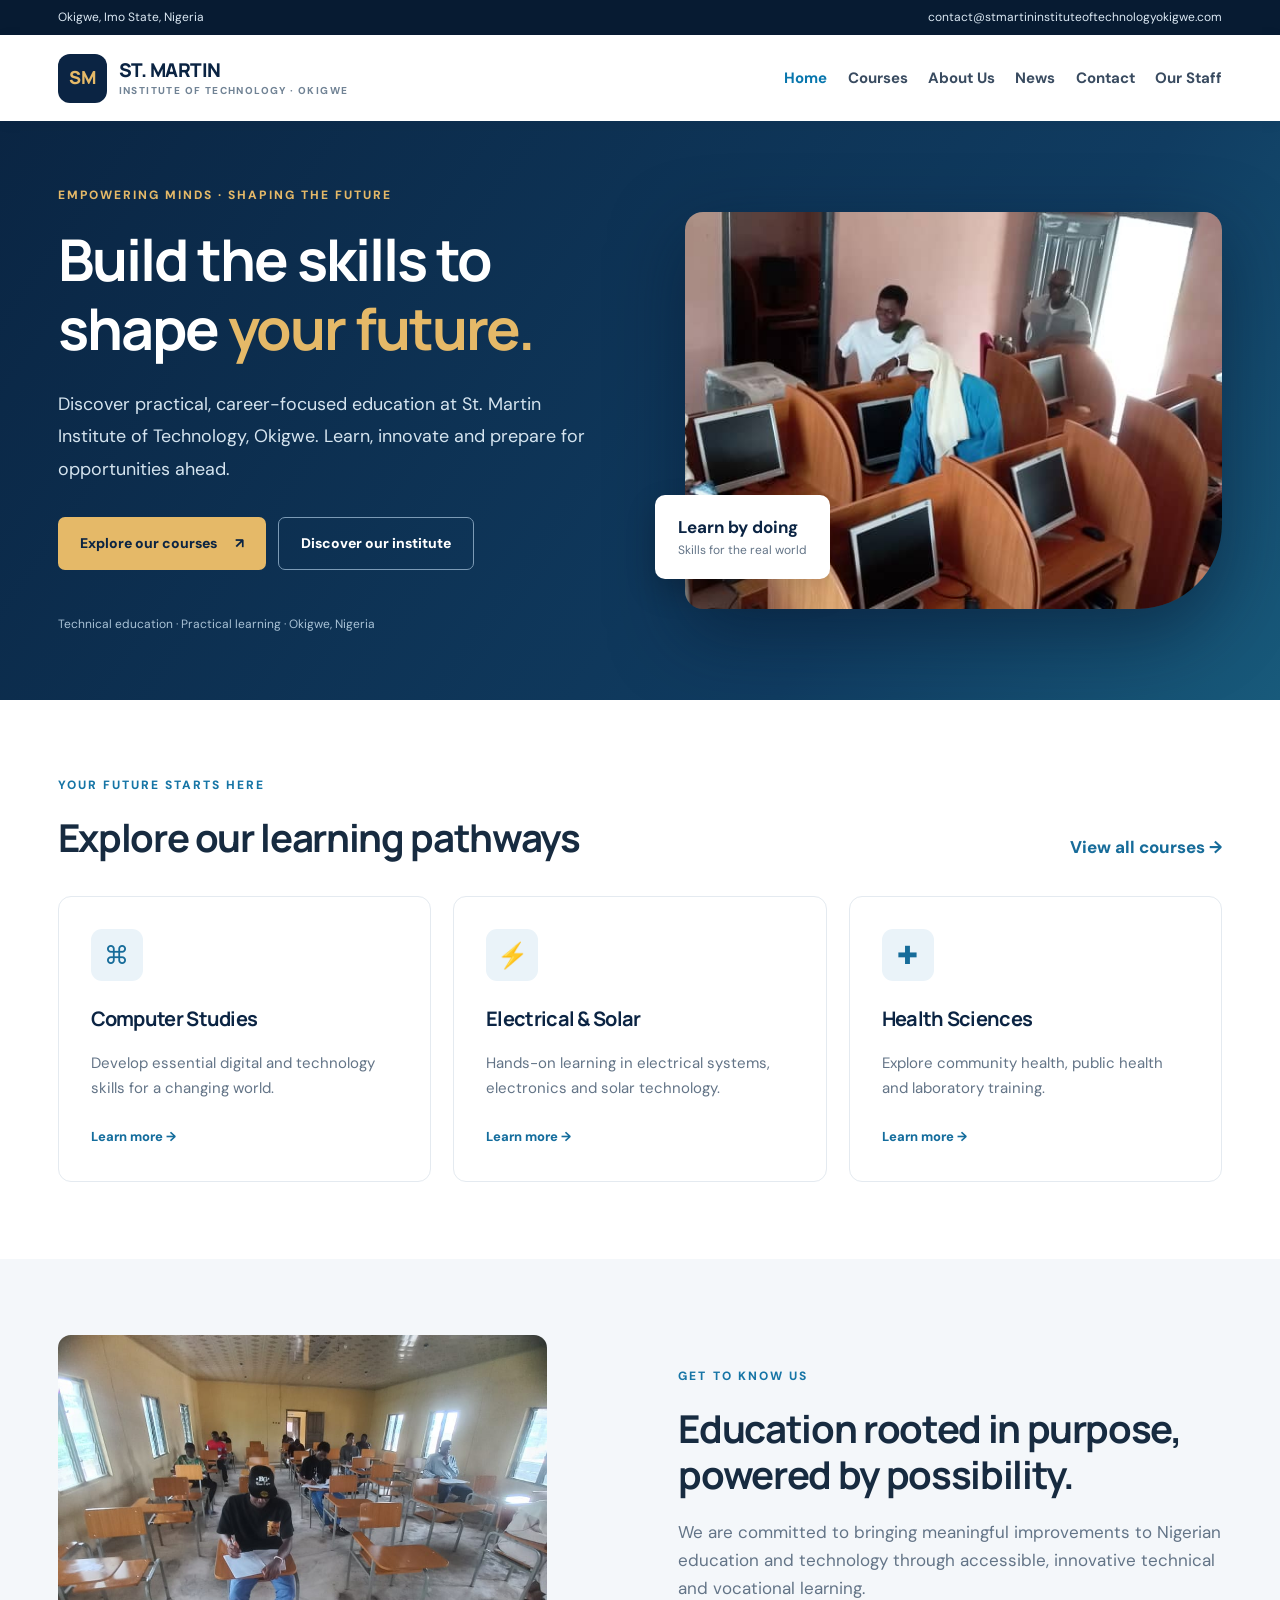
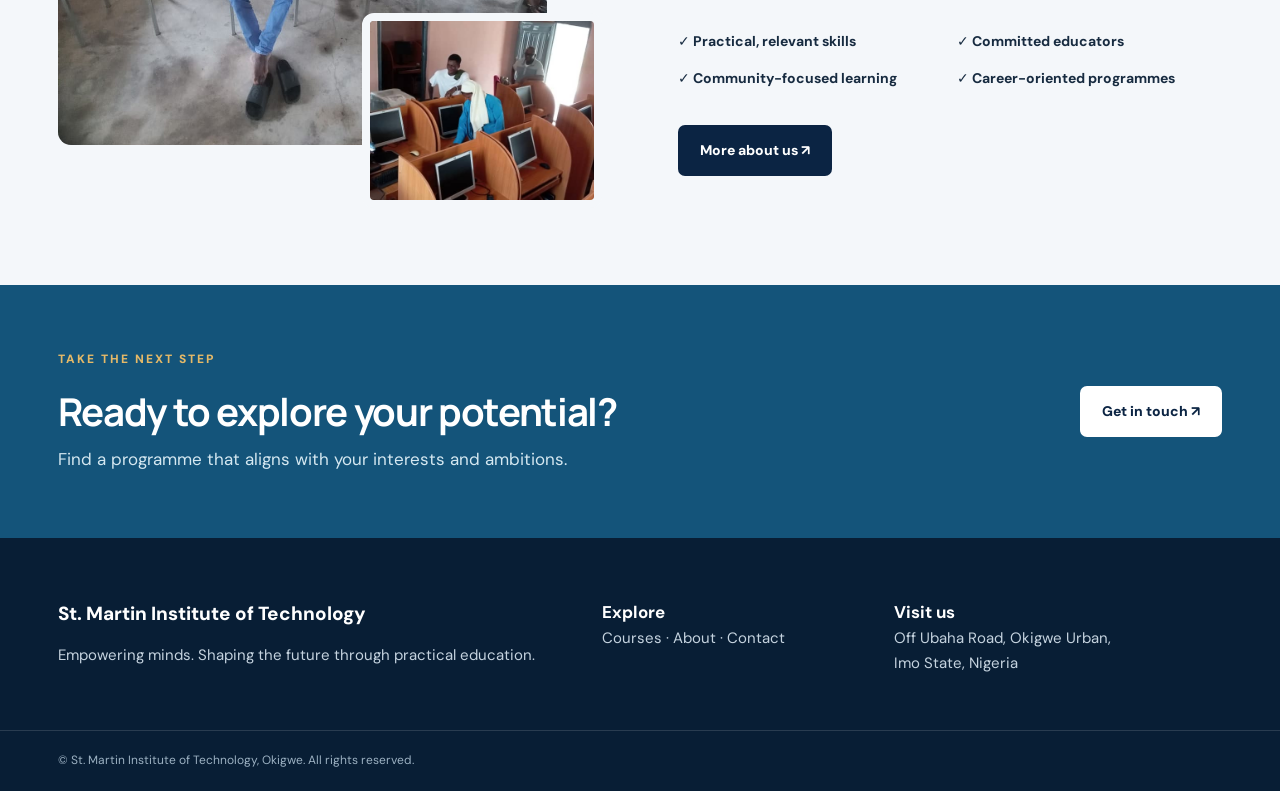
==== commit c9a38470: "Complete school website upload" ====
--- a/index.html
+++ b/index.html
@@ -1,3 +1,25 @@
 <!doctype html><html lang="en"><head><meta charset="utf-8"><meta name="viewport" content="width=device-width,initial-scale=1"><meta name="theme-color" content="#0b2443"><meta name="description" content="St. Martin Institute of Technology Okigwe — practical, career-focused technical and vocational education in Imo State, Nigeria."><title>Home | St. Martin Institute of Technology</title><style>@import url('https://fonts.googleapis.com/css2?family=DM+Sans:wght@400;500;600;700&family=Manrope:wght@400;500;600;700;800&display=swap');
 :root{--navy:#0b2443;--navy2:#12395c;--blue:#176c9a;--gold:#e5b968;--ink:#172b40;--muted:#637487;--bg:#f4f7fa;--line:#e4eaf0}*{box-sizing:border-box}html{scroll-behavior:smooth}body{margin:0;color:var(--ink);background:white;font-family:'DM Sans',Arial,sans-serif;font-size:16px;line-height:1.7}h1,h2,h3,.logo{font-family:Manrope,Arial,sans-serif;line-height:1.2;letter-spacing:-.035em}h1,h2,h3{margin:0 0 20px}h1{font-size:clamp(2.6rem,5vw,4.8rem)}h2{font-size:clamp(1.8rem,3vw,2.8rem)}h3{font-size:1.25rem}p{margin:0 0 20px}a{color:inherit}img{max-width:100%}.wrap{max-width:1200px;margin:auto;padding:0 28px}.skip{position:absolute;left:-9999px}.skip:focus{left:12px;top:12px;z-index:20;background:white;padding:12px}.topline{background:#071b32;color:#dbe8f3;font-size:12px}.topline-inner{min-height:35px;display:flex;align-items:center;justify-content:space-between;gap:16px}.topline a{text-decoration:none}.site-header{background:white;position:relative;z-index:5;box-shadow:0 2px 12px #0a223612}.header-inner{display:flex;align-items:center;justify-content:space-between;min-height:90px;gap:20px}.logo{display:flex;align-items:center;gap:12px;text-decoration:none;font-weight:800;color:var(--navy);font-size:17px;letter-spacing:-.025em}.logo small{display:block;font-family:'DM Sans',sans-serif;font-size:9px;letter-spacing:.14em;color:#718395;margin-top:4px}.logo-mark{display:grid;place-items:center;width:49px;height:49px;border-radius:12px;background:var(--navy);color:var(--gold);font-size:18px}.site-header nav{display:flex;align-items:center;gap:27px}.site-header nav a{text-decoration:none;color:#394b60;font-size:13px;font-weight:700;white-space:nowrap}.site-header nav a:hover,.site-header nav a.active{color:#0876ad}.menu-toggle,.menu-button{display:none}.hero{background:linear-gradient(125deg,#0a2543 0%,#103c61 70%,#185a7b 100%);color:white;overflow:hidden}.hero-grid{display:grid;grid-template-columns:1.1fr 1fr;align-items:center;gap:65px;min-height:610px;padding-top:65px;padding-bottom:65px}.eyebrow{font-size:12px;letter-spacing:.17em;font-weight:800;color:#1675a6;margin-bottom:19px}.eyebrow.light{color:var(--gold)}.hero h1{max-width:650px;margin-bottom:25px}.hero h1 em{font-style:normal;color:var(--gold)}.hero p{max-width:530px;font-size:18px;color:#d5e4ef;line-height:1.8}.actions{display:flex;gap:12px;flex-wrap:wrap;margin:32px 0}.btn{display:inline-flex;align-items:center;justify-content:center;gap:18px;padding:14px 22px;border-radius:7px;text-decoration:none;font-size:14px;font-weight:800;transition:transform .2s}.btn:hover{transform:translateY(-2px)}.btn.primary{background:var(--gold);color:var(--navy)}.btn.ghost{border:1px solid #7c9bb6;color:white}.btn.dark{background:var(--navy);color:white}.btn.white{background:white;color:var(--navy)}.hero-note{font-size:12px;color:#a9c2d6;margin-top:45px}.hero-visual{position:relative}.hero-visual>img{display:block;width:100%;height:420px;object-fit:cover;border-radius:18px 18px 85px 18px;box-shadow:0 25px 70px #06182d80}.hero-tag{position:absolute;left:-30px;bottom:30px;background:white;color:var(--navy);padding:18px 23px;border-radius:10px;box-shadow:0 12px 30px #0003}.hero-tag strong,.hero-tag span{display:block}.hero-tag span{font-size:12px;color:var(--muted)}.section{padding:95px 0}.section-muted{background:var(--bg)}.section-head{display:flex;justify-content:space-between;align-items:end;gap:25px;margin-bottom:35px}.section-head h2{margin:0}.text-link{font-weight:800;text-decoration:none;color:#176c9a;white-space:nowrap}.cards,.contact-grid{display:grid;grid-template-columns:repeat(3,1fr);gap:22px}.course-card{border:1px solid var(--line);border-radius:13px;padding:33px;text-decoration:none;transition:box-shadow .2s,transform .2s;background:white}.course-card:hover{transform:translateY(-4px);box-shadow:0 18px 40px #122f4b16}.card-icon{display:grid;place-items:center;width:52px;height:52px;background:#eaf3f9;color:#176c9a;font-size:25px;border-radius:11px;margin-bottom:26px}.course-card h3{color:var(--navy)}.course-card p{color:var(--muted);font-size:14px}.course-card>span:last-child{color:#146d9d;font-size:13px;font-weight:800}.split{display:grid;grid-template-columns:1fr 1fr;gap:90px;align-items:center}.split p{color:var(--muted);font-size:17px}.photo-stack{position:relative;padding:0 55px 55px 0}.photo-main{width:100%;height:420px;object-fit:cover;border-radius:13px}.photo-small{position:absolute;right:0;bottom:0;width:44%;height:195px;object-fit:cover;border:8px solid var(--bg);border-radius:12px}.benefits{display:grid;grid-template-columns:1fr 1fr;gap:14px;font-size:14px;font-weight:700;margin:28px 0 35px}.cta{background:#14547a;color:white;padding:65px 0}.cta-inner{display:flex;justify-content:space-between;align-items:center;gap:35px}.cta h2{margin-bottom:10px}.cta p{color:#d5e8f1;margin:0}.page-banner{background:linear-gradient(120deg,#0b2443,#175779);padding:82px 0;color:white}.page-banner h1{font-size:clamp(2.4rem,4vw,3.8rem);margin-bottom:12px}.page-banner p{font-size:17px;color:#d6e6f0;margin:0}.program-grid{display:grid;grid-template-columns:repeat(3,1fr);gap:20px;margin-top:35px}.program{background:white;border:1px solid var(--line);padding:28px;border-radius:12px}.program-number{color:#1d7ca8;font-weight:800;font-size:13px}.program h2{font-size:19px;margin:15px 0}.program p{font-size:14px;color:var(--muted);margin:0}.application{background:#f0f5f8;border-radius:15px;padding:36px;margin-top:55px;max-width:900px}.application p{color:#53697c}.about-layout{display:grid;grid-template-columns:minmax(0,1.7fr) minmax(260px,.8fr);gap:65px}.prose{max-width:760px}.prose p,.prose li{color:#516578}.prose h2{font-size:27px;margin-top:36px}.prose li{margin-bottom:9px}.aside-photo img{border-radius:12px;width:100%;height:350px;object-fit:cover}.aside-note{margin-top:20px;background:#eaf3f9;padding:25px;border-radius:12px;color:var(--navy);font-weight:800}.aside-note small{color:var(--muted);font-weight:500}.contact-card{border:1px solid var(--line);border-radius:12px;padding:30px;overflow-wrap:anywhere}.contact-card h2{font-size:24px}.contact-card a{color:#176c9a}.muted{font-size:13px;color:var(--muted)}.staff-intro{max-width:650px;margin-bottom:35px}.staff-intro p{color:var(--muted)}.staff-grid{display:grid;grid-template-columns:repeat(3,1fr);gap:20px}.staff-card{padding:30px;background:var(--bg);border-radius:12px}.avatar{width:58px;height:58px;background:#dcecf5;border-radius:50%;display:grid;place-items:center;font-weight:800;color:#14547a;margin-bottom:22px}.staff-card h2{font-size:20px;margin-bottom:7px}.staff-card p{color:var(--muted);font-size:14px;margin:0}.empty-state{text-align:center;max-width:700px;padding-top:25px;padding-bottom:25px}.empty-state p{color:var(--muted)}footer{background:#081e35;color:#c5d3df;padding:60px 0 20px}.footer-grid{display:grid;grid-template-columns:2fr 1fr 1.3fr;gap:40px}.footer-title{font-weight:800;font-size:19px;color:white;margin-bottom:14px}.footer-grid p{font-size:14px}.footer-grid strong{color:white}.footer-grid a{text-decoration:none}.copyright{border-top:1px solid #ffffff22;margin-top:35px;padding-top:20px;font-size:12px;color:#9cb1c2}
-@media(max-width:1000px){.header-inner{flex-wrap:wrap}.site-header nav{gap:15px}.hero-grid{gap:30px}.split{gap:40px}.program-grid{grid-template-columns:repeat(2,1fr)}}@media(max-width:760px){.wrap{padding:0 20px}.topline-inner{font-size:10px}.topline a{display:none}.header-inner{min-height:75px}.logo{font-size:14px}.logo small{font-size:8px}.menu-button{display:block;cursor:pointer;font-size:14px;font-weight:800}.site-header nav{display:none;width:100%;padding:0 0 20px;flex-direction:column;align-items:stretch;gap:0}.site-header nav a{padding:12px 5px;border-top:1px solid var(--line)}.menu-toggle:checked~nav{display:flex}.hero-grid,.split,.about-layout{grid-template-columns:1fr}.hero-grid{padding-top:65px;padding-bottom:70px}.hero-visual>img{height:320px}.hero-tag{left:12px}.hero-note{margin-top:25px}.section{padding:65px 0}.cards,.contact-grid,.staff-grid,.program-grid{grid-template-columns:1fr}.section-head,.cta-inner{align-items:start;flex-direction:column}.photo-stack{max-width:550px}.footer-grid{grid-template-columns:1fr;gap:12px}.page-banner{padding:65px 0}.benefits{grid-template-columns:1fr}.application{padding:25px}.hero h1{font-size:clamp(2.5rem,9vw,4rem)}}@media(prefers-reduced-motion:reduce){html{scroll-behavior:auto}.btn,.course-card{transition:none}}</style><link rel="stylesheet" href="/styles.css"></head><body><a class="skip" href="#content">Skip to content</a><div class="topline"><div class="wrap topline-inner"><span>Okigwe, Imo State, Nigeria</span><a href="mailto:contact@stmartininstituteoftechnologyokigwe.com">contact@stmartininstituteoftechnologyokigwe.com</a></div></div><header class="site-header"><div class="wrap header-inner"><a class="logo" href="/" aria-label="St. Martin Institute of Technology homepage"><span class="logo-mark">SM</span><span>ST. MARTIN <small>INSTITUTE OF TECHNOLOGY · OKIGWE</small></span></a><input type="checkbox" id="menu-toggle" class="menu-toggle"><label class="menu-button" for="menu-toggle" aria-label="Toggle navigation">☰ Menu</label><nav aria-label="Main navigation"><a class="active" href="/">Home</a><a class="" href="/course/">Courses</a><a class="" href="/about-us/">About Us</a><a class="" href="/blog/">News</a><a class="" href="/contact-us/">Contact</a><a class="" href="/our-staff/">Our Staff</a></nav></div></header><main id="content"><section class="hero"><div class="wrap hero-grid"><div><div class="eyebrow light">EMPOWERING MINDS · SHAPING THE FUTURE</div><h1>Build the skills to shape <em>your future.</em></h1><p>Discover practical, career-focused education at St. Martin Institute of Technology, Okigwe. Learn, innovate and prepare for opportunities ahead.</p><div class="actions"><a class="btn primary" href="/course/">Explore our courses <span>↗</span></a><a class="btn ghost" href="/about-us/">Discover our institute</a></div><div class="hero-note">Technical education · Practical learning · Okigwe, Nigeria</div></div><div class="hero-visual"><img src="/assets/uploads/2024/09/computerlab.jpg" alt="Computer laboratory at the institute"><div class="hero-tag"><strong>Learn by doing</strong><span>Skills for the real world</span></div></div></div></section><section class="section"><div class="wrap"><div class="section-head"><div><div class="eyebrow">YOUR FUTURE STARTS HERE</div><h2>Explore our learning pathways</h2></div><a class="text-link" href="/course/">View all courses →</a></div><div class="cards"><a class="course-card" href="/course/"><span class="card-icon">⌘</span><h3>Computer Studies</h3><p>Develop essential digital and technology skills for a changing world.</p><span>Learn more →</span></a><a class="course-card" href="/course/"><span class="card-icon">⚡</span><h3>Electrical & Solar</h3><p>Hands-on learning in electrical systems, electronics and solar technology.</p><span>Learn more →</span></a><a class="course-card" href="/course/"><span class="card-icon">✚</span><h3>Health Sciences</h3><p>Explore community health, public health and laboratory training.</p><span>Learn more →</span></a></div></div></section><section class="section section-muted"><div class="wrap split"><div class="photo-stack"><img class="photo-main" src="/assets/uploads/2024/09/classroom.jpg" alt="Learning environment at the institute" loading="lazy"><img class="photo-small" src="/assets/uploads/2024/09/computerlab.jpg" alt="Computer training facility" loading="lazy"></div><div><div class="eyebrow">GET TO KNOW US</div><h2>Education rooted in purpose, powered by possibility.</h2><p>We are committed to bringing meaningful improvements to Nigerian education and technology through accessible, innovative technical and vocational learning.</p><div class="benefits"><div>✓ Practical, relevant skills</div><div>✓ Committed educators</div><div>✓ Community-focused learning</div><div>✓ Career-oriented programmes</div></div><a class="btn dark" href="/about-us/">More about us ↗</a></div></div></section><section class="cta"><div class="wrap cta-inner"><div><div class="eyebrow light">TAKE THE NEXT STEP</div><h2>Ready to explore your potential?</h2><p>Find a programme that aligns with your interests and ambitions.</p></div><a class="btn white" href="/contact-us/">Get in touch ↗</a></div></section></main><footer><div class="wrap footer-grid"><div><div class="footer-title">St. Martin Institute of Technology</div><p>Empowering minds. Shaping the future through practical education.</p></div><div><strong>Explore</strong><p><a href="/course/">Courses</a> · <a href="/about-us/">About</a> · <a href="/contact-us/">Contact</a></p></div><div><strong>Visit us</strong><p>Off Ubaha Road, Okigwe Urban,<br>Imo State, Nigeria</p></div></div><div class="wrap copyright">© St. Martin Institute of Technology, Okigwe. All rights reserved.</div></footer></body></html>+@media(max-width:1000px){.header-inner{flex-wrap:wrap}.site-header nav{gap:15px}.hero-grid{gap:30px}.split{gap:40px}.program-grid{grid-template-columns:repeat(2,1fr)}}@media(max-width:760px){.wrap{padding:0 20px}.topline-inner{font-size:10px}.topline a{display:none}.header-inner{min-height:75px}.logo{font-size:14px}.logo small{font-size:8px}.menu-button{display:block;cursor:pointer;font-size:14px;font-weight:800}.site-header nav{display:none;width:100%;padding:0 0 20px;flex-direction:column;align-items:stretch;gap:0}.site-header nav a{padding:12px 5px;border-top:1px solid var(--line)}.menu-toggle:checked~nav{display:flex}.hero-grid,.split,.about-layout{grid-template-columns:1fr}.hero-grid{padding-top:65px;padding-bottom:70px}.hero-visual>img{height:320px}.hero-tag{left:12px}.hero-note{margin-top:25px}.section{padding:65px 0}.cards,.contact-grid,.staff-grid,.program-grid{grid-template-columns:1fr}.section-head,.cta-inner{align-items:start;flex-direction:column}.photo-stack{max-width:550px}.footer-grid{grid-template-columns:1fr;gap:12px}.page-banner{padding:65px 0}.benefits{grid-template-columns:1fr}.application{padding:25px}.hero h1{font-size:clamp(2.5rem,9vw,4rem)}}@media(prefers-reduced-motion:reduce){html{scroll-behavior:auto}.btn,.course-card{transition:none}}
+/* Responsive refinement — 17 October 2026 */
+:root{font-synthesis:none}
+body{font-size:17px;line-height:1.65}
+.wrap{width:min(100%,1440px);max-width:none;margin-inline:auto;padding-inline:clamp(20px,4.5vw,72px)}
+.header-inner{min-height:86px}.logo{font-size:19px}.logo small{font-size:10px}
+.site-header nav a{font-size:15px}.site-header nav{gap:clamp(12px,1.6vw,26px)}
+.hero-grid{grid-template-columns:minmax(0,1.05fr) minmax(0,1fr);gap:clamp(30px,5vw,84px);min-height:570px}
+.hero h1{font-size:clamp(2.9rem,4.5vw,5rem)}
+.hero p{font-size:clamp(17px,1.4vw,20px)}
+.hero-visual>img{height:clamp(340px,31vw,500px)}
+.section{padding-block:clamp(64px,6vw,104px)}
+.course-card{padding:clamp(24px,2.5vw,38px)}
+.course-card p,.program p,.staff-card p{font-size:15px}
+.split{gap:clamp(35px,6vw,100px)}
+.photo-main{height:clamp(350px,32vw,500px)}
+.footer-grid p{font-size:15px}
+@media(min-width:1500px){.wrap{width:min(92%,1500px)}}
+@media(max-width:1050px){.hero-grid{gap:32px;min-height:0}.header-inner{flex-wrap:wrap;row-gap:10px;padding-block:14px}.site-header nav{gap:15px}.site-header nav a{font-size:14px}.split{gap:36px}.cards{gap:16px}}
+@media(max-width:800px){.wrap{padding-inline:24px}.header-inner{flex-wrap:wrap;min-height:76px}.menu-button{display:block;cursor:pointer;padding:9px 12px;border:1px solid var(--line);border-radius:8px;font-size:15px;font-weight:800}.site-header nav{display:none;width:100%;padding:8px 0 12px;flex-direction:column;align-items:stretch;gap:0}.site-header nav a{font-size:16px;padding:12px;border-top:1px solid var(--line)}.menu-toggle:checked~nav{display:flex}.hero-grid,.split,.about-layout{grid-template-columns:minmax(0,1fr)}.hero-grid{padding-block:60px;gap:40px}.hero h1{font-size:clamp(2.6rem,7vw,4.1rem)}.hero-visual>img{height:380px}.hero-tag{left:12px}.cards,.contact-grid,.staff-grid{grid-template-columns:repeat(2,minmax(0,1fr))}.program-grid{grid-template-columns:repeat(2,minmax(0,1fr))}.section-head,.cta-inner{align-items:flex-start;flex-direction:column}.footer-grid{grid-template-columns:1.5fr 1fr;gap:28px}.benefits{grid-template-columns:repeat(2,minmax(0,1fr))}}
+@media(max-width:540px){body{font-size:16px}.wrap{padding-inline:18px}.topline-inner{min-height:30px}.topline a{display:none}.logo{font-size:15px;gap:8px}.logo small{font-size:8px;letter-spacing:.07em}.logo-mark{width:43px;height:43px;flex-shrink:0}.menu-button{font-size:13px}.hero-grid{padding-block:48px}.hero h1{font-size:clamp(2.3rem,10vw,3.4rem)}.hero p{font-size:17px}.hero-visual>img{height:270px}.hero-tag{padding:12px 15px;bottom:14px}.hero-note{margin-top:24px}.actions{gap:10px}.btn{padding:13px 17px}.section{padding-block:56px}.section-head{gap:12px}.cards,.contact-grid,.staff-grid,.program-grid,.footer-grid,.benefits{grid-template-columns:minmax(0,1fr)}.course-card{padding:25px}.photo-stack{padding:0 30px 38px 0}.photo-main{height:290px}.photo-small{height:135px;border-width:5px}.cta{padding-block:48px}.page-banner{padding-block:58px}.application{padding:22px}.contact-card{padding:22px}}
+@media(max-width:360px){.logo{font-size:13px}.logo small{font-size:7px}.wrap{padding-inline:14px}}
+</style><link rel="stylesheet" href="/styles.css"></head><body><a class="skip" href="#content">Skip to content</a><div class="topline"><div class="wrap topline-inner"><span>Okigwe, Imo State, Nigeria</span><a href="mailto:contact@stmartininstituteoftechnologyokigwe.com">contact@stmartininstituteoftechnologyokigwe.com</a></div></div><header class="site-header"><div class="wrap header-inner"><a class="logo" href="/" aria-label="St. Martin Institute of Technology homepage"><span class="logo-mark">SM</span><span>ST. MARTIN <small>INSTITUTE OF TECHNOLOGY · OKIGWE</small></span></a><input type="checkbox" id="menu-toggle" class="menu-toggle"><label class="menu-button" for="menu-toggle" aria-label="Toggle navigation">☰ Menu</label><nav aria-label="Main navigation"><a class="active" href="/">Home</a><a class="" href="/course/">Courses</a><a class="" href="/about-us/">About Us</a><a class="" href="/blog/">News</a><a class="" href="/contact-us/">Contact</a><a class="" href="/our-staff/">Our Staff</a></nav></div></header><main id="content"><section class="hero"><div class="wrap hero-grid"><div><div class="eyebrow light">EMPOWERING MINDS · SHAPING THE FUTURE</div><h1>Build the skills to shape <em>your future.</em></h1><p>Discover practical, career-focused education at St. Martin Institute of Technology, Okigwe. Learn, innovate and prepare for opportunities ahead.</p><div class="actions"><a class="btn primary" href="/course/">Explore our courses <span>↗</span></a><a class="btn ghost" href="/about-us/">Discover our institute</a></div><div class="hero-note">Technical education · Practical learning · Okigwe, Nigeria</div></div><div class="hero-visual"><img src="/assets/uploads/2024/09/computerlab.jpg" alt="Computer laboratory at the institute"><div class="hero-tag"><strong>Learn by doing</strong><span>Skills for the real world</span></div></div></div></section><section class="section"><div class="wrap"><div class="section-head"><div><div class="eyebrow">YOUR FUTURE STARTS HERE</div><h2>Explore our learning pathways</h2></div><a class="text-link" href="/course/">View all courses →</a></div><div class="cards"><a class="course-card" href="/course/"><span class="card-icon">⌘</span><h3>Computer Studies</h3><p>Develop essential digital and technology skills for a changing world.</p><span>Learn more →</span></a><a class="course-card" href="/course/"><span class="card-icon">⚡</span><h3>Electrical & Solar</h3><p>Hands-on learning in electrical systems, electronics and solar technology.</p><span>Learn more →</span></a><a class="course-card" href="/course/"><span class="card-icon">✚</span><h3>Health Sciences</h3><p>Explore community health, public health and laboratory training.</p><span>Learn more →</span></a></div></div></section><section class="section section-muted"><div class="wrap split"><div class="photo-stack"><img class="photo-main" src="/assets/uploads/2024/09/classroom.jpg" alt="Learning environment at the institute" loading="lazy"><img class="photo-small" src="/assets/uploads/2024/09/computerlab.jpg" alt="Computer training facility" loading="lazy"></div><div><div class="eyebrow">GET TO KNOW US</div><h2>Education rooted in purpose, powered by possibility.</h2><p>We are committed to bringing meaningful improvements to Nigerian education and technology through accessible, innovative technical and vocational learning.</p><div class="benefits"><div>✓ Practical, relevant skills</div><div>✓ Committed educators</div><div>✓ Community-focused learning</div><div>✓ Career-oriented programmes</div></div><a class="btn dark" href="/about-us/">More about us ↗</a></div></div></section><section class="cta"><div class="wrap cta-inner"><div><div class="eyebrow light">TAKE THE NEXT STEP</div><h2>Ready to explore your potential?</h2><p>Find a programme that aligns with your interests and ambitions.</p></div><a class="btn white" href="/contact-us/">Get in touch ↗</a></div></section></main><footer><div class="wrap footer-grid"><div><div class="footer-title">St. Martin Institute of Technology</div><p>Empowering minds. Shaping the future through practical education.</p></div><div><strong>Explore</strong><p><a href="/course/">Courses</a> · <a href="/about-us/">About</a> · <a href="/contact-us/">Contact</a></p></div><div><strong>Visit us</strong><p>Off Ubaha Road, Okigwe Urban,<br>Imo State, Nigeria</p></div></div><div class="wrap copyright">© St. Martin Institute of Technology, Okigwe. All rights reserved.</div></footer></body></html>
--- a/styles.css
+++ b/styles.css
@@ -1,3 +1,24 @@
 @import url('https://fonts.googleapis.com/css2?family=DM+Sans:wght@400;500;600;700&family=Manrope:wght@400;500;600;700;800&display=swap');
 :root{--navy:#0b2443;--navy2:#12395c;--blue:#176c9a;--gold:#e5b968;--ink:#172b40;--muted:#637487;--bg:#f4f7fa;--line:#e4eaf0}*{box-sizing:border-box}html{scroll-behavior:smooth}body{margin:0;color:var(--ink);background:white;font-family:'DM Sans',Arial,sans-serif;font-size:16px;line-height:1.7}h1,h2,h3,.logo{font-family:Manrope,Arial,sans-serif;line-height:1.2;letter-spacing:-.035em}h1,h2,h3{margin:0 0 20px}h1{font-size:clamp(2.6rem,5vw,4.8rem)}h2{font-size:clamp(1.8rem,3vw,2.8rem)}h3{font-size:1.25rem}p{margin:0 0 20px}a{color:inherit}img{max-width:100%}.wrap{max-width:1200px;margin:auto;padding:0 28px}.skip{position:absolute;left:-9999px}.skip:focus{left:12px;top:12px;z-index:20;background:white;padding:12px}.topline{background:#071b32;color:#dbe8f3;font-size:12px}.topline-inner{min-height:35px;display:flex;align-items:center;justify-content:space-between;gap:16px}.topline a{text-decoration:none}.site-header{background:white;position:relative;z-index:5;box-shadow:0 2px 12px #0a223612}.header-inner{display:flex;align-items:center;justify-content:space-between;min-height:90px;gap:20px}.logo{display:flex;align-items:center;gap:12px;text-decoration:none;font-weight:800;color:var(--navy);font-size:17px;letter-spacing:-.025em}.logo small{display:block;font-family:'DM Sans',sans-serif;font-size:9px;letter-spacing:.14em;color:#718395;margin-top:4px}.logo-mark{display:grid;place-items:center;width:49px;height:49px;border-radius:12px;background:var(--navy);color:var(--gold);font-size:18px}.site-header nav{display:flex;align-items:center;gap:27px}.site-header nav a{text-decoration:none;color:#394b60;font-size:13px;font-weight:700;white-space:nowrap}.site-header nav a:hover,.site-header nav a.active{color:#0876ad}.menu-toggle,.menu-button{display:none}.hero{background:linear-gradient(125deg,#0a2543 0%,#103c61 70%,#185a7b 100%);color:white;overflow:hidden}.hero-grid{display:grid;grid-template-columns:1.1fr 1fr;align-items:center;gap:65px;min-height:610px;padding-top:65px;padding-bottom:65px}.eyebrow{font-size:12px;letter-spacing:.17em;font-weight:800;color:#1675a6;margin-bottom:19px}.eyebrow.light{color:var(--gold)}.hero h1{max-width:650px;margin-bottom:25px}.hero h1 em{font-style:normal;color:var(--gold)}.hero p{max-width:530px;font-size:18px;color:#d5e4ef;line-height:1.8}.actions{display:flex;gap:12px;flex-wrap:wrap;margin:32px 0}.btn{display:inline-flex;align-items:center;justify-content:center;gap:18px;padding:14px 22px;border-radius:7px;text-decoration:none;font-size:14px;font-weight:800;transition:transform .2s}.btn:hover{transform:translateY(-2px)}.btn.primary{background:var(--gold);color:var(--navy)}.btn.ghost{border:1px solid #7c9bb6;color:white}.btn.dark{background:var(--navy);color:white}.btn.white{background:white;color:var(--navy)}.hero-note{font-size:12px;color:#a9c2d6;margin-top:45px}.hero-visual{position:relative}.hero-visual>img{display:block;width:100%;height:420px;object-fit:cover;border-radius:18px 18px 85px 18px;box-shadow:0 25px 70px #06182d80}.hero-tag{position:absolute;left:-30px;bottom:30px;background:white;color:var(--navy);padding:18px 23px;border-radius:10px;box-shadow:0 12px 30px #0003}.hero-tag strong,.hero-tag span{display:block}.hero-tag span{font-size:12px;color:var(--muted)}.section{padding:95px 0}.section-muted{background:var(--bg)}.section-head{display:flex;justify-content:space-between;align-items:end;gap:25px;margin-bottom:35px}.section-head h2{margin:0}.text-link{font-weight:800;text-decoration:none;color:#176c9a;white-space:nowrap}.cards,.contact-grid{display:grid;grid-template-columns:repeat(3,1fr);gap:22px}.course-card{border:1px solid var(--line);border-radius:13px;padding:33px;text-decoration:none;transition:box-shadow .2s,transform .2s;background:white}.course-card:hover{transform:translateY(-4px);box-shadow:0 18px 40px #122f4b16}.card-icon{display:grid;place-items:center;width:52px;height:52px;background:#eaf3f9;color:#176c9a;font-size:25px;border-radius:11px;margin-bottom:26px}.course-card h3{color:var(--navy)}.course-card p{color:var(--muted);font-size:14px}.course-card>span:last-child{color:#146d9d;font-size:13px;font-weight:800}.split{display:grid;grid-template-columns:1fr 1fr;gap:90px;align-items:center}.split p{color:var(--muted);font-size:17px}.photo-stack{position:relative;padding:0 55px 55px 0}.photo-main{width:100%;height:420px;object-fit:cover;border-radius:13px}.photo-small{position:absolute;right:0;bottom:0;width:44%;height:195px;object-fit:cover;border:8px solid var(--bg);border-radius:12px}.benefits{display:grid;grid-template-columns:1fr 1fr;gap:14px;font-size:14px;font-weight:700;margin:28px 0 35px}.cta{background:#14547a;color:white;padding:65px 0}.cta-inner{display:flex;justify-content:space-between;align-items:center;gap:35px}.cta h2{margin-bottom:10px}.cta p{color:#d5e8f1;margin:0}.page-banner{background:linear-gradient(120deg,#0b2443,#175779);padding:82px 0;color:white}.page-banner h1{font-size:clamp(2.4rem,4vw,3.8rem);margin-bottom:12px}.page-banner p{font-size:17px;color:#d6e6f0;margin:0}.program-grid{display:grid;grid-template-columns:repeat(3,1fr);gap:20px;margin-top:35px}.program{background:white;border:1px solid var(--line);padding:28px;border-radius:12px}.program-number{color:#1d7ca8;font-weight:800;font-size:13px}.program h2{font-size:19px;margin:15px 0}.program p{font-size:14px;color:var(--muted);margin:0}.application{background:#f0f5f8;border-radius:15px;padding:36px;margin-top:55px;max-width:900px}.application p{color:#53697c}.about-layout{display:grid;grid-template-columns:minmax(0,1.7fr) minmax(260px,.8fr);gap:65px}.prose{max-width:760px}.prose p,.prose li{color:#516578}.prose h2{font-size:27px;margin-top:36px}.prose li{margin-bottom:9px}.aside-photo img{border-radius:12px;width:100%;height:350px;object-fit:cover}.aside-note{margin-top:20px;background:#eaf3f9;padding:25px;border-radius:12px;color:var(--navy);font-weight:800}.aside-note small{color:var(--muted);font-weight:500}.contact-card{border:1px solid var(--line);border-radius:12px;padding:30px;overflow-wrap:anywhere}.contact-card h2{font-size:24px}.contact-card a{color:#176c9a}.muted{font-size:13px;color:var(--muted)}.staff-intro{max-width:650px;margin-bottom:35px}.staff-intro p{color:var(--muted)}.staff-grid{display:grid;grid-template-columns:repeat(3,1fr);gap:20px}.staff-card{padding:30px;background:var(--bg);border-radius:12px}.avatar{width:58px;height:58px;background:#dcecf5;border-radius:50%;display:grid;place-items:center;font-weight:800;color:#14547a;margin-bottom:22px}.staff-card h2{font-size:20px;margin-bottom:7px}.staff-card p{color:var(--muted);font-size:14px;margin:0}.empty-state{text-align:center;max-width:700px;padding-top:25px;padding-bottom:25px}.empty-state p{color:var(--muted)}footer{background:#081e35;color:#c5d3df;padding:60px 0 20px}.footer-grid{display:grid;grid-template-columns:2fr 1fr 1.3fr;gap:40px}.footer-title{font-weight:800;font-size:19px;color:white;margin-bottom:14px}.footer-grid p{font-size:14px}.footer-grid strong{color:white}.footer-grid a{text-decoration:none}.copyright{border-top:1px solid #ffffff22;margin-top:35px;padding-top:20px;font-size:12px;color:#9cb1c2}
-@media(max-width:1000px){.header-inner{flex-wrap:wrap}.site-header nav{gap:15px}.hero-grid{gap:30px}.split{gap:40px}.program-grid{grid-template-columns:repeat(2,1fr)}}@media(max-width:760px){.wrap{padding:0 20px}.topline-inner{font-size:10px}.topline a{display:none}.header-inner{min-height:75px}.logo{font-size:14px}.logo small{font-size:8px}.menu-button{display:block;cursor:pointer;font-size:14px;font-weight:800}.site-header nav{display:none;width:100%;padding:0 0 20px;flex-direction:column;align-items:stretch;gap:0}.site-header nav a{padding:12px 5px;border-top:1px solid var(--line)}.menu-toggle:checked~nav{display:flex}.hero-grid,.split,.about-layout{grid-template-columns:1fr}.hero-grid{padding-top:65px;padding-bottom:70px}.hero-visual>img{height:320px}.hero-tag{left:12px}.hero-note{margin-top:25px}.section{padding:65px 0}.cards,.contact-grid,.staff-grid,.program-grid{grid-template-columns:1fr}.section-head,.cta-inner{align-items:start;flex-direction:column}.photo-stack{max-width:550px}.footer-grid{grid-template-columns:1fr;gap:12px}.page-banner{padding:65px 0}.benefits{grid-template-columns:1fr}.application{padding:25px}.hero h1{font-size:clamp(2.5rem,9vw,4rem)}}@media(prefers-reduced-motion:reduce){html{scroll-behavior:auto}.btn,.course-card{transition:none}}+@media(max-width:1000px){.header-inner{flex-wrap:wrap}.site-header nav{gap:15px}.hero-grid{gap:30px}.split{gap:40px}.program-grid{grid-template-columns:repeat(2,1fr)}}@media(max-width:760px){.wrap{padding:0 20px}.topline-inner{font-size:10px}.topline a{display:none}.header-inner{min-height:75px}.logo{font-size:14px}.logo small{font-size:8px}.menu-button{display:block;cursor:pointer;font-size:14px;font-weight:800}.site-header nav{display:none;width:100%;padding:0 0 20px;flex-direction:column;align-items:stretch;gap:0}.site-header nav a{padding:12px 5px;border-top:1px solid var(--line)}.menu-toggle:checked~nav{display:flex}.hero-grid,.split,.about-layout{grid-template-columns:1fr}.hero-grid{padding-top:65px;padding-bottom:70px}.hero-visual>img{height:320px}.hero-tag{left:12px}.hero-note{margin-top:25px}.section{padding:65px 0}.cards,.contact-grid,.staff-grid,.program-grid{grid-template-columns:1fr}.section-head,.cta-inner{align-items:start;flex-direction:column}.photo-stack{max-width:550px}.footer-grid{grid-template-columns:1fr;gap:12px}.page-banner{padding:65px 0}.benefits{grid-template-columns:1fr}.application{padding:25px}.hero h1{font-size:clamp(2.5rem,9vw,4rem)}}@media(prefers-reduced-motion:reduce){html{scroll-behavior:auto}.btn,.course-card{transition:none}}
+/* Responsive refinement — 17 October 2026 */
+:root{font-synthesis:none}
+body{font-size:17px;line-height:1.65}
+.wrap{width:min(100%,1440px);max-width:none;margin-inline:auto;padding-inline:clamp(20px,4.5vw,72px)}
+.header-inner{min-height:86px}.logo{font-size:19px}.logo small{font-size:10px}
+.site-header nav a{font-size:15px}.site-header nav{gap:clamp(12px,1.6vw,26px)}
+.hero-grid{grid-template-columns:minmax(0,1.05fr) minmax(0,1fr);gap:clamp(30px,5vw,84px);min-height:570px}
+.hero h1{font-size:clamp(2.9rem,4.5vw,5rem)}
+.hero p{font-size:clamp(17px,1.4vw,20px)}
+.hero-visual>img{height:clamp(340px,31vw,500px)}
+.section{padding-block:clamp(64px,6vw,104px)}
+.course-card{padding:clamp(24px,2.5vw,38px)}
+.course-card p,.program p,.staff-card p{font-size:15px}
+.split{gap:clamp(35px,6vw,100px)}
+.photo-main{height:clamp(350px,32vw,500px)}
+.footer-grid p{font-size:15px}
+@media(min-width:1500px){.wrap{width:min(92%,1500px)}}
+@media(max-width:1050px){.hero-grid{gap:32px;min-height:0}.header-inner{flex-wrap:wrap;row-gap:10px;padding-block:14px}.site-header nav{gap:15px}.site-header nav a{font-size:14px}.split{gap:36px}.cards{gap:16px}}
+@media(max-width:800px){.wrap{padding-inline:24px}.header-inner{flex-wrap:wrap;min-height:76px}.menu-button{display:block;cursor:pointer;padding:9px 12px;border:1px solid var(--line);border-radius:8px;font-size:15px;font-weight:800}.site-header nav{display:none;width:100%;padding:8px 0 12px;flex-direction:column;align-items:stretch;gap:0}.site-header nav a{font-size:16px;padding:12px;border-top:1px solid var(--line)}.menu-toggle:checked~nav{display:flex}.hero-grid,.split,.about-layout{grid-template-columns:minmax(0,1fr)}.hero-grid{padding-block:60px;gap:40px}.hero h1{font-size:clamp(2.6rem,7vw,4.1rem)}.hero-visual>img{height:380px}.hero-tag{left:12px}.cards,.contact-grid,.staff-grid{grid-template-columns:repeat(2,minmax(0,1fr))}.program-grid{grid-template-columns:repeat(2,minmax(0,1fr))}.section-head,.cta-inner{align-items:flex-start;flex-direction:column}.footer-grid{grid-template-columns:1.5fr 1fr;gap:28px}.benefits{grid-template-columns:repeat(2,minmax(0,1fr))}}
+@media(max-width:540px){body{font-size:16px}.wrap{padding-inline:18px}.topline-inner{min-height:30px}.topline a{display:none}.logo{font-size:15px;gap:8px}.logo small{font-size:8px;letter-spacing:.07em}.logo-mark{width:43px;height:43px;flex-shrink:0}.menu-button{font-size:13px}.hero-grid{padding-block:48px}.hero h1{font-size:clamp(2.3rem,10vw,3.4rem)}.hero p{font-size:17px}.hero-visual>img{height:270px}.hero-tag{padding:12px 15px;bottom:14px}.hero-note{margin-top:24px}.actions{gap:10px}.btn{padding:13px 17px}.section{padding-block:56px}.section-head{gap:12px}.cards,.contact-grid,.staff-grid,.program-grid,.footer-grid,.benefits{grid-template-columns:minmax(0,1fr)}.course-card{padding:25px}.photo-stack{padding:0 30px 38px 0}.photo-main{height:290px}.photo-small{height:135px;border-width:5px}.cta{padding-block:48px}.page-banner{padding-block:58px}.application{padding:22px}.contact-card{padding:22px}}
+@media(max-width:360px){.logo{font-size:13px}.logo small{font-size:7px}.wrap{padding-inline:14px}}
